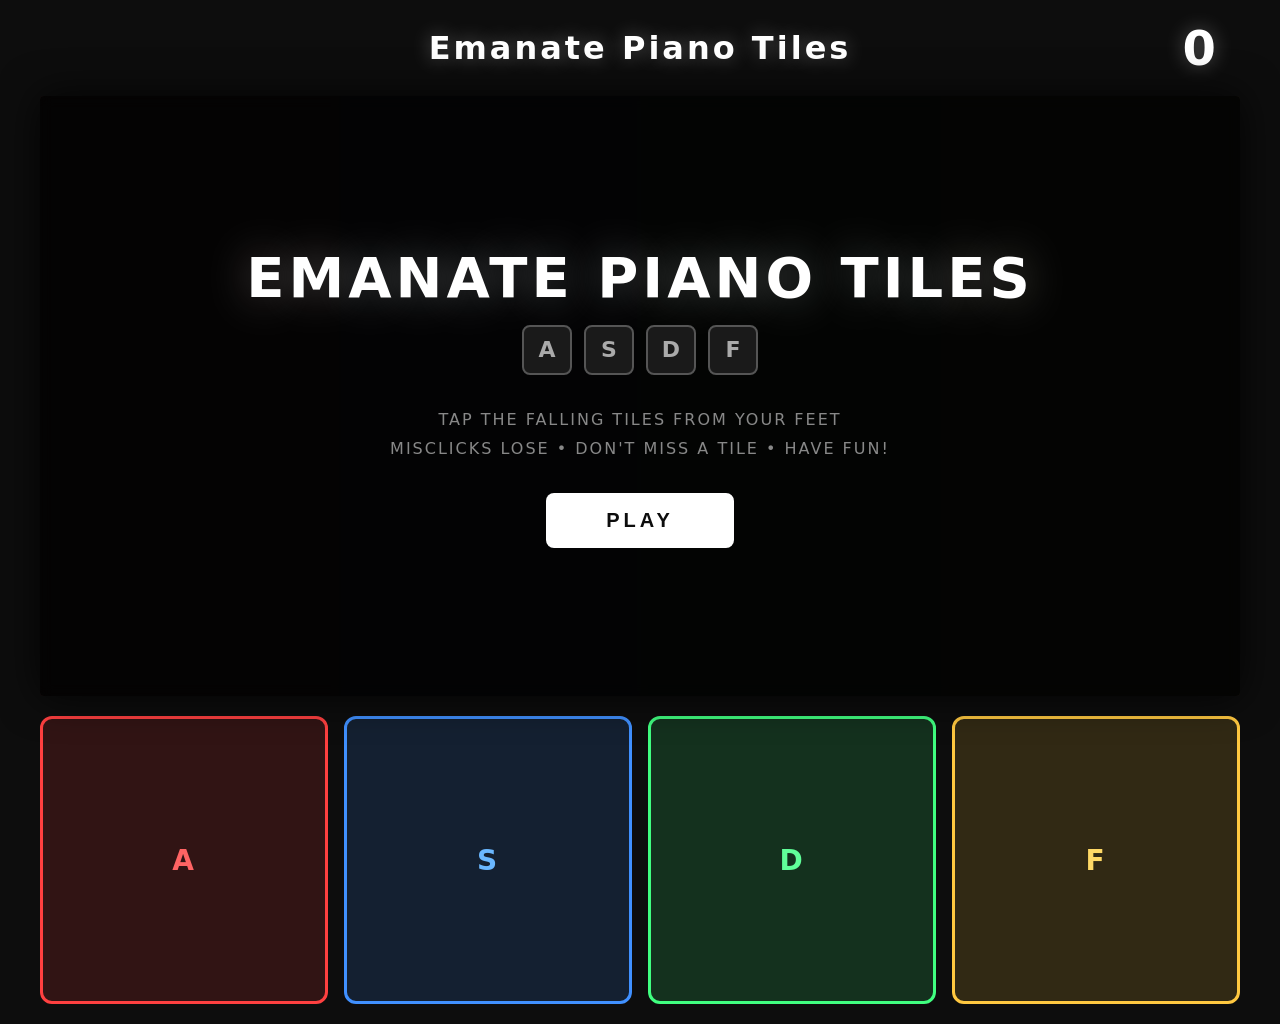
==== game/index.html @ 318fd2df "Home Edits" ====
<!DOCTYPE html>
<html lang="en">
<head>
  <meta charset="UTF-8">
  <meta name="viewport" content="width=device-width, initial-scale=1.0">
  <title>Emanate Piano Tiles</title>
  <style>
    *, *::before, *::after { margin: 0; padding: 0; box-sizing: border-box; }

    body {
      background: #0d0d0d;
      display: flex;
      flex-direction: column;
      align-items: center;
      justify-content: center;
      min-height: 100vh;
      font-family: 'Segoe UI', system-ui, sans-serif;
      color: #fff;
      user-select: none;
      overflow: hidden;
      padding: 20px;
    }

    /* Top bar with title and score */
    #top-bar {
      display: flex;
      align-items: center;
      justify-content: space-between;
      width: 100%;
      max-width: 1200px;
      margin-bottom: 20px;
      padding: 0 20px;
      position: relative;
    }

    #title {
      position: absolute;
      left: 50%;
      transform: translateX(-50%);
      font-size: 32px;
      font-weight: 700;
      letter-spacing: 3px;
      text-shadow: 0 0 20px rgba(255, 255, 255, 0.3);
    }

    #score {
      font-size: 48px;
      font-weight: 700;
      letter-spacing: 4px;
      color: #fff;
      min-width: 5ch;
      text-align: right;
      text-shadow: 0 0 20px rgba(255, 255, 255, 0.3);
      transition: transform 0.08s ease-out;
      margin-left: auto;
    }

    #score.pop {
      transform: scale(1.15);
    }

    #game-wrap {
      position: relative;
      margin-bottom: 20px;
    }

    canvas {
      display: block;
      border-radius: 4px;
      box-shadow: 0 0 40px rgba(0, 0, 0, 0.8);
    }

    /* Overlay (menu / game over) */
    #overlay {
      position: absolute;
      inset: 0;
      display: flex;
      flex-direction: column;
      align-items: center;
      justify-content: center;
      background: rgba(0, 0, 0, 0.85);
      backdrop-filter: blur(6px);
      border-radius: 4px;
      transition: opacity 0.2s;
      z-index: 100;
    }

    #overlay.hidden {
      display: none;
    }

    #overlay h1 {
      font-size: 56px;
      font-weight: 700;
      letter-spacing: 4px;
      margin-bottom: 15px;
      text-shadow: 0 0 40px rgba(255, 255, 255, 0.3);
    }

    #overlay .subtitle {
      font-size: 16px;
      color: #888;
      letter-spacing: 2px;
      margin-bottom: 10px;
    }

    #overlay .final-score {
      font-size: 72px;
      font-weight: 700;
      color: #fff;
      margin: 10px 0 35px;
    }

    #overlay .keys-hint {
      display: flex;
      gap: 12px;
      margin-bottom: 35px;
    }

    .key-chip {
      width: 50px;
      height: 50px;
      border: 2px solid #555;
      border-radius: 8px;
      display: flex;
      align-items: center;
      justify-content: center;
      font-size: 22px;
      font-weight: 700;
      color: #aaa;
      background: #1a1a1a;
    }

    #play-btn {
      padding: 16px 60px;
      font-size: 20px;
      font-weight: 700;
      letter-spacing: 4px;
      background: #fff;
      color: #0d0d0d;
      border: none;
      border-radius: 8px;
      cursor: pointer;
      text-transform: uppercase;
      transition: background 0.15s, transform 0.1s;
    }

    #play-btn:hover { background: #ddd; transform: scale(1.03); }
    #play-btn:active { transform: scale(0.97); }

    /* Bottom foot boxes */
    #foot-boxes {
      display: flex;
      gap: 16px;
      width: 100%;
      max-width: 1200px;
    }

    .foot-box {
      flex: 1;
      aspect-ratio: 1;
      border-radius: 12px;
      display: flex;
      flex-direction: column;
      align-items: center;
      justify-content: center;
      font-size: 28px;
      font-weight: 700;
      letter-spacing: 2px;
      transition: transform 0.07s, box-shadow 0.07s;
      border: 3px solid;
      cursor: pointer;
    }

    .foot-box.col-0 {
      background: rgba(255, 64, 64, 0.15);
      border-color: #ff4040;
      color: #ff6464;
    }

    .foot-box.col-1 {
      background: rgba(64, 144, 255, 0.15);
      border-color: #4090ff;
      color: #6ab7ff;
    }

    .foot-box.col-2 {
      background: rgba(64, 255, 128, 0.15);
      border-color: #40ff80;
      color: #60ff99;
    }

    .foot-box.col-3 {
      background: rgba(255, 200, 64, 0.15);
      border-color: #ffc840;
      color: #ffd966;
    }

    .foot-box.hit {
      transform: scale(0.95);
      box-shadow: inset 0 0 20px currentColor;
    }
  </style>
</head>
<body>

  <div id="top-bar">
    <div id="title">Emanate Piano Tiles</div>
    <div id="score">0</div>
  </div>

  <div id="game-wrap">
    <canvas id="game" width="1200" height="600"></canvas>

    <div id="overlay">
      <h1>EMANATE PIANO TILES</h1>
      <div class="keys-hint">
        <div class="key-chip">A</div>
        <div class="key-chip">S</div>
        <div class="key-chip">D</div>
        <div class="key-chip">F</div>
      </div>
      <div class="subtitle">TAP THE FALLING TILES FROM YOUR FEET</div>
      <div class="subtitle" style="margin-bottom:35px">MISCLICKS LOSE • DON'T MISS A TILE • HAVE FUN!</div>
      <button id="play-btn">PLAY</button>
    </div>
  </div>

  <div id="foot-boxes">
    <div class="foot-box col-0" id="fb-0">A</div>
    <div class="foot-box col-1" id="fb-1">S</div>
    <div class="foot-box col-2" id="fb-2">D</div>
    <div class="foot-box col-3" id="fb-3">F</div>
  </div>

<script>
// ─── Config ─────────────────────────────────────────────────────────────────
const W = 1200, H = 600;
const COLS = 4;
const TW = W / COLS;   // tile width = 300
const TH = 120;        // tile height (shorter for widescreen)
const HIT_Y = H - TH * 1.5; // generous hit zone starting point
const GAP = 6;         // inner padding on tiles

// Game speed multiplier (1.0 = normal, 2.0 = double speed, 0.5 = half speed)
const GAME_SPEED_MULTIPLIER = parseFloat(new URLSearchParams(window.location.search).get('speed') || '1.0');

const SPEED_INIT = 260 * GAME_SPEED_MULTIPLIER;  // px / second (slightly faster for widescreen)
const SPEED_MAX  = 700 * GAME_SPEED_MULTIPLIER;
const SPEED_STEP = 5;    // px/s added per point

// Notes per column: C4 E4 G4 C5
const FREQS = [261.63, 329.63, 392.00, 523.25];
const KEY_MAP = { a: 0, s: 1, d: 2, f: 3 };
const FOOT_BOX_IDS = ['fb-0', 'fb-1', 'fb-2', 'fb-3'];

// Column colors (bright, vibrant)
const COL_COLORS = [
  { hex: '#ff4040', rgb: 'rgb(255, 64, 64)' },    // Bright red
  { hex: '#4090ff', rgb: 'rgb(64, 144, 255)' },   // Bright blue
  { hex: '#40ff80', rgb: 'rgb(64, 255, 128)' },   // Bright green
  { hex: '#ffc840', rgb: 'rgb(255, 200, 64)' }    // Bright yellow
];

// ─── DOM ────────────────────────────────────────────────────────────────────
const canvas  = document.getElementById('game');
const ctx     = canvas.getContext('2d');
const overlay = document.getElementById('overlay');
const scoreEl = document.getElementById('score');
const playBtn = document.getElementById('play-btn');
const footBoxes = FOOT_BOX_IDS.map(id => document.getElementById(id));

// ─── State ──────────────────────────────────────────────────────────────────
let state      = 'menu';   // 'menu' | 'playing' | 'over'
let tiles      = [];
let flashes    = [];       // { x, y, alpha }
let score      = 0;
let speed      = SPEED_INIT;
let animId     = null;
let lastTime   = 0;
let audioCtx   = null;
let shakeTime  = 0;        // canvas shake on game-over
let columnCooldown = [0, 0, 0, 0];  // per-column hit cooldown (100ms)
let lastSpawnedCol = -1;   // track last spawned column to prevent consecutive duplicates

// ─── WebSocket for foot detection ───────────────────────────────────────────
let ws = null;
const activeFootKeys = new Set();  // Track which keys are currently pressed by feet

function connectWebSocket() {
  const protocol = window.location.protocol === 'https:' ? 'wss:' : 'ws:';
  const wsUrl = `${protocol}//${window.location.host}/ws`;
  
  ws = new WebSocket(wsUrl);
  
  ws.onopen = () => {
    console.log('[Piano Tiles] Connected to foot detection');
  };
  
  ws.onmessage = (event) => {
    const msg = JSON.parse(event.data);
    
    if (msg.type === 'key_triggered') {
      // Map region_index (0-3) to keyboard keys (A-S-D-F)
      const keys = ['a', 's', 'd', 'f'];
      const key = keys[msg.region_index];
      
      if (key && state === 'playing') {
        activeFootKeys.add(key);
        simulateKeyPress(key);
      }
    } else if (msg.type === 'key_released') {
      const keys = ['a', 's', 'd', 'f'];
      const key = keys[msg.region_index];
      if (key) {
        activeFootKeys.delete(key);
      }
    }
  };
  
  ws.onerror = (error) => {
    console.error('[Piano Tiles] WebSocket error:', error);
  };
  
  ws.onclose = () => {
    console.log('[Piano Tiles] Disconnected from foot detection');
    // Attempt to reconnect every 3 seconds
    setTimeout(connectWebSocket, 3000);
  };
}

function simulateKeyPress(key) {
  // Simulate a keyboard press event for the game logic
  const event = new KeyboardEvent('keydown', {
    key: key,
    code: key.toUpperCase(),
    bubbles: true,
  });
  document.dispatchEvent(event);
}

// ─── Audio ──────────────────────────────────────────────────────────────────
function initAudio() {
  if (!audioCtx) {
    audioCtx = new (window.AudioContext || window.webkitAudioContext)();
  }
  if (audioCtx.state === 'suspended') audioCtx.resume();
}

function playNote(freq) {
  if (!audioCtx) return;
  const t = audioCtx.currentTime;
  const osc  = audioCtx.createOscillator();
  const gain = audioCtx.createGain();

  // Soft triangle + octave up for brightness
  const osc2  = audioCtx.createOscillator();
  const gain2 = audioCtx.createGain();

  osc.type  = 'triangle';
  osc.frequency.setValueAtTime(freq, t);
  gain.gain.setValueAtTime(0.0, t);
  gain.gain.linearRampToValueAtTime(0.45, t + 0.01);
  gain.gain.exponentialRampToValueAtTime(0.001, t + 0.9);

  osc2.type = 'sine';
  osc2.frequency.setValueAtTime(freq * 2, t);
  gain2.gain.setValueAtTime(0.0, t);
  gain2.gain.linearRampToValueAtTime(0.12, t + 0.005);
  gain2.gain.exponentialRampToValueAtTime(0.001, t + 0.5);

  osc.connect(gain);   gain.connect(audioCtx.destination);
  osc2.connect(gain2); gain2.connect(audioCtx.destination);
  osc.start(t);  osc.stop(t + 0.9);
  osc2.start(t); osc2.stop(t + 0.5);
}

function playMiss() {
  if (!audioCtx) return;
  const t = audioCtx.currentTime;
  const osc  = audioCtx.createOscillator();
  const gain = audioCtx.createGain();
  osc.type = 'sawtooth';
  osc.frequency.setValueAtTime(90, t);
  osc.frequency.linearRampToValueAtTime(50, t + 0.25);
  gain.gain.setValueAtTime(0.35, t);
  gain.gain.exponentialRampToValueAtTime(0.001, t + 0.3);
  osc.connect(gain); gain.connect(audioCtx.destination);
  osc.start(t); osc.stop(t + 0.3);
}

// ─── Tile management ────────────────────────────────────────────────────────
function topTileY() {
  if (tiles.length === 0) return H;
  return Math.min(...tiles.map(t => t.y));
}

function refillTiles() {
  // Spawn tiles more gradually - only when top tile is near screen top
  // Keep minimum spacing of ~TH*1.3 between spawns to avoid rapid succession
  const MIN_SPAWN_THRESHOLD = -TH * 1.3;
  
  while (topTileY() > MIN_SPAWN_THRESHOLD) {
    let col = Math.floor(Math.random() * COLS);
    // Ensure consecutive tiles are different columns
    while (col === lastSpawnedCol) {
      col = Math.floor(Math.random() * COLS);
    }
    lastSpawnedCol = col;
    tiles.push({ col, y: topTileY() - TH - 20 });  // Add 20px gap between tiles
  }
}

// ─── Game lifecycle ──────────────────────────────────────────────────────────
function startCountdown() {
  let countDown = 5;
  overlay.classList.remove('hidden');
  
  const countdownInterval = setInterval(() => {
    if (countDown > 0) {
      overlay.innerHTML = `
        <div style="font-size: 120px; font-weight: 700; color: #fff; text-shadow: 0 0 30px rgba(255,255,255,0.5);">
          ${countDown}
        </div>
      `;
      countDown--;
    } else {
      clearInterval(countdownInterval);
      startGame();
    }
  }, 1000);
}

function startGame() {
  initAudio();
  tiles   = [];
  flashes = [];
  score   = 0;
  speed   = SPEED_INIT;
  state   = 'playing';
  shakeTime = 0;
  columnCooldown = [0, 0, 0, 0];  // Reset per-column cooldowns
  lastSpawnedCol = -1;  // Reset last spawned column

  scoreEl.textContent = '0';
  overlay.classList.add('hidden');
  footBoxes.forEach(el => el.classList.remove('hit'));

  // Pre-fill so first tile arrives in the hit zone after ~1s
  // Place first tile at the very top; more above it
  tiles.push({ col: Math.floor(Math.random() * COLS), y: -TH });
  lastSpawnedCol = tiles[0].col;  // Track first tile's column
  refillTiles();

  if (animId) cancelAnimationFrame(animId);
  lastTime = performance.now();
  animId = requestAnimationFrame(loop);
}

function endGame() {
  state = 'over';
  shakeTime = 0.35;
  playMiss();

  setTimeout(() => {
    overlay.classList.remove('hidden');
    overlay.innerHTML = `
      <h1>GAME OVER</h1>
      <div class="subtitle">FINAL SCORE</div>
      <div class="final-score">${score}</div>
      <button id="play-btn" onclick="startCountdown()"
        style="padding:14px 52px;font-size:18px;font-weight:700;letter-spacing:3px;
               background:#fff;color:#0d0d0d;border:none;border-radius:6px;
               cursor:pointer;text-transform:uppercase;">
        RETRY
      </button>
    `;
  }, 320);
}

// ─── Input ───────────────────────────────────────────────────────────────────
document.addEventListener('keydown', e => {
  if (state !== 'playing') return;
  const col = KEY_MAP[e.key.toLowerCase()];
  if (col === undefined) return;
  e.preventDefault();

  // Check per-column cooldown (80ms for more forgiving gameplay)
  const now = performance.now();
  if (now - columnCooldown[col] < 80) {
    return;  // Still in cooldown
  }

  // Very generous hit zone: from upper half of screen
  const GENEROUS_HIT_Y = HIT_Y - TH * 0.8;
  
  // Find best hittable tile in this column:
  let best = null, bestDist = Infinity;
  for (const tile of tiles) {
    if (tile.col !== col) continue;
    if (tile.y + TH > GENEROUS_HIT_Y && tile.y < H) {
      const center = tile.y + TH / 2;
      const dist   = Math.abs(center - (HIT_Y + TH / 2));
      if (dist < bestDist) { bestDist = dist; best = tile; }
    }
  }

  if (best) {
    // ✓ Hit
    columnCooldown[col] = now;  // Set cooldown
    score++;
    speed = Math.min(SPEED_INIT + score * SPEED_STEP, SPEED_MAX);
    scoreEl.textContent = score;

    // Score pop animation
    scoreEl.classList.remove('pop');
    void scoreEl.offsetWidth; // reflow
    scoreEl.classList.add('pop');

    // Flash effect at tile position
    flashes.push({ x: best.col * TW + GAP, y: best.y + GAP,
                   w: TW - GAP*2, h: TH - GAP*2, alpha: 1 });

    // Remove tile
    tiles = tiles.filter(t => t !== best);
    refillTiles();

    // Play note
    playNote(FREQS[col]);

    // Foot box feedback (brighter/punchier)
    footBoxes[col].classList.add('hit');
    setTimeout(() => footBoxes[col].classList.remove('hit'), 100);

  } else {
    // ✗ Misclick → game over
    endGame();
  }
});

// ─── Game loop ───────────────────────────────────────────────────────────────
function loop(now) {
  animId = requestAnimationFrame(loop);
  if (state !== 'playing') return;

  const dt = Math.min((now - lastTime) / 1000, 0.05); // cap at 50ms
  lastTime = now;

  // Move tiles
  const dy = speed * dt;
  for (const tile of tiles) tile.y += dy;

  // Decay flash effects
  for (const f of flashes) f.alpha -= dt * 4;
  flashes = flashes.filter(f => f.alpha > 0);

  // Decay shake
  if (shakeTime > 0) shakeTime = Math.max(0, shakeTime - dt);

  // Miss check: any unhit tile fully below canvas?
  for (const tile of tiles) {
    if (tile.y > H) { endGame(); return; }
  }

  refillTiles();
  draw(dt);
}

// ─── Render ──────────────────────────────────────────────────────────────────
function draw() {
  const shake = shakeTime > 0
    ? Math.sin(shakeTime * 80) * 8 * (shakeTime / 0.35)
    : 0;

  ctx.save();
  ctx.translate(shake, 0);

  // ── Background ──
  ctx.fillStyle = '#111';
  ctx.fillRect(0, 0, W, H);

  // ── Column backgrounds with colors ──
  for (let i = 0; i < COLS; i++) {
    const x = i * TW;
    ctx.fillStyle = COL_COLORS[i].rgb.replace('rgb', 'rgba').replace(')', ', 0.06)');
    ctx.fillRect(x, 0, TW, H);
  }

  // ── Generous hit zone background ──
  const GENEROUS_HIT_Y = HIT_Y - TH * 0.8;
  ctx.fillStyle = 'rgba(255,255,255,0.03)';
  ctx.fillRect(0, GENEROUS_HIT_Y, W, TH * 1.8);

  // ── Stricter hit zone indicator (bottom portion) ──
  ctx.fillStyle = 'rgba(255,255,255,0.06)';
  ctx.fillRect(0, HIT_Y, W, TH * 1.5);

  // ── Hit zone top line (subtle) ──
  ctx.strokeStyle = '#2a2a2a';
  ctx.lineWidth = 2;
  ctx.beginPath();
  ctx.moveTo(0, HIT_Y);
  ctx.lineTo(W, HIT_Y);
  ctx.stroke();

  // ── Column dividers ──
  for (let i = 1; i < COLS; i++) {
    ctx.strokeStyle = '#1a1a1a';
    ctx.lineWidth = 3;
    ctx.beginPath();
    ctx.moveTo(i * TW, 0);
    ctx.lineTo(i * TW, H);
    ctx.stroke();
  }

  // ── Flash effects (tile hit glow) ──
  for (const f of flashes) {
    const a = Math.max(0, f.alpha);
    ctx.fillStyle = `rgba(255, 255, 255, ${a * 0.9})`;
    ctx.fillRect(f.x, f.y, f.w, f.h);
  }

  // ── Tiles with column colors ──
  for (const tile of tiles) {
    const x = tile.col * TW;
    const y = tile.y;
    const color = COL_COLORS[tile.col].hex;

    // Main tile body with color
    ctx.fillStyle = color;
    ctx.globalAlpha = 0.85;
    ctx.fillRect(x + GAP, y + GAP, TW - GAP*2, TH - GAP*2);
    ctx.globalAlpha = 1.0;

    // Darker inner shadow
    ctx.fillStyle = 'rgba(0, 0, 0, 0.3)';
    ctx.fillRect(x + GAP, y + GAP, TW - GAP*2, TH - GAP*2);

    // Subtle highlight on top
    const grad = ctx.createLinearGradient(0, y + GAP, 0, y + GAP + 25);
    grad.addColorStop(0, `rgba(255, 255, 255, 0.15)`);
    grad.addColorStop(1, 'rgba(255, 255, 255, 0)');
    ctx.fillStyle = grad;
    ctx.fillRect(x + GAP, y + GAP, TW - GAP*2, 25);

    // Highlight tile if it's in the hit zone (ready to tap)
    if (tile.y + TH > HIT_Y && tile.y < H) {
      ctx.strokeStyle = `${color}`;
      ctx.lineWidth = 2;
      ctx.globalAlpha = 0.6;
      ctx.strokeRect(x + GAP + 1, y + GAP + 1, TW - GAP*2 - 2, TH - GAP*2 - 2);
      ctx.globalAlpha = 1.0;
    }
  }

  // ── Column indicators in hit zone ──
  const labels = ['A', 'S', 'D', 'F'];
  ctx.textAlign = 'center';
  ctx.textBaseline = 'middle';
  ctx.font = `bold 28px 'Segoe UI', monospace`;
  for (let i = 0; i < COLS; i++) {
    const color = COL_COLORS[i].hex;
    ctx.fillStyle = color;
    ctx.globalAlpha = 0.4;
    ctx.fillText(labels[i], i * TW + TW / 2, HIT_Y + TH / 2);
    ctx.globalAlpha = 1.0;
  }

  // ── Bottom edge line ──
  ctx.strokeStyle = '#1a1a1a';
  ctx.lineWidth = 3;
  ctx.beginPath();
  ctx.moveTo(0, H - 2);
  ctx.lineTo(W, H - 2);
  ctx.stroke();

  ctx.restore();
}

// ─── Initial render ───────────────────────────────────────────────────────────
(function initDraw() {
  ctx.fillStyle = '#111';
  ctx.fillRect(0, 0, W, H);

  // Fill with column colors
  for (let i = 0; i < COLS; i++) {
    ctx.fillStyle = COL_COLORS[i].rgb.replace('rgb', 'rgba').replace(')', ', 0.06)');
    ctx.fillRect(i * TW, 0, TW, H);
  }

  // Column dividers
  ctx.strokeStyle = '#1a1a1a';
  ctx.lineWidth = 3;
  for (let i = 1; i < COLS; i++) {
    ctx.beginPath();
    ctx.moveTo(i * TW, 0);
    ctx.lineTo(i * TW, H);
    ctx.stroke();
  }
  
  lastTime = performance.now();
  animId = requestAnimationFrame(loop);

  // Connect to foot detection WebSocket
  connectWebSocket();
})();

playBtn.addEventListener('click', startCountdown);
</script>
</body>
</html>
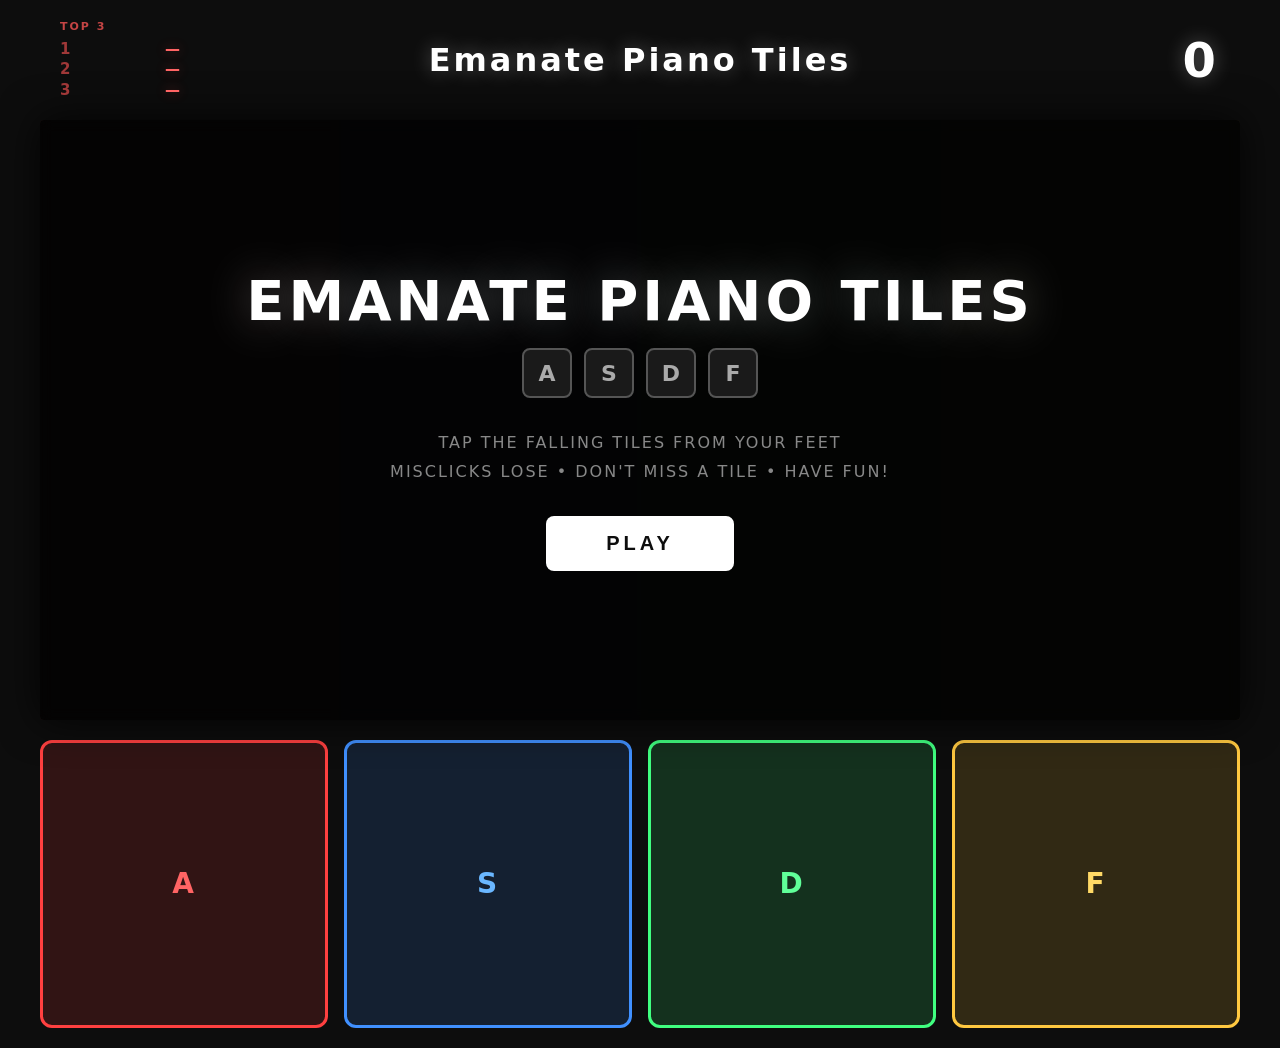
==== commit f59fea4e: "leaderboard made - ryry" ====
--- a/game/index.html
+++ b/game/index.html
@@ -57,6 +57,42 @@
 
     #score.pop {
       transform: scale(1.15);
+    }
+
+    #leaderboard {
+      min-width: 120px;
+      z-index: 1;
+      font-family: 'Segoe UI', system-ui, sans-serif;
+    }
+
+    #leaderboard .lb-title {
+      font-size: 11px;
+      font-weight: 700;
+      letter-spacing: 2px;
+      color: #c44444;
+      margin-bottom: 6px;
+    }
+
+    #leaderboard .lb-row {
+      display: flex;
+      justify-content: space-between;
+      align-items: baseline;
+      gap: 12px;
+      font-size: 15px;
+      line-height: 1.35;
+    }
+
+    #leaderboard .lb-rank {
+      color: #a03838;
+      font-weight: 600;
+      width: 1ch;
+    }
+
+    #leaderboard .lb-val {
+      font-weight: 700;
+      font-variant-numeric: tabular-nums;
+      color: #ff6464;
+      text-shadow: 0 0 12px rgba(255, 64, 64, 0.45);
     }
 
     #game-wrap {
@@ -205,6 +241,12 @@
 <body>
 
   <div id="top-bar">
+    <div id="leaderboard" aria-label="Top scores">
+      <div class="lb-title">TOP 3</div>
+      <div class="lb-row"><span class="lb-rank">1</span><span class="lb-val" id="lb-1">—</span></div>
+      <div class="lb-row"><span class="lb-rank">2</span><span class="lb-val" id="lb-2">—</span></div>
+      <div class="lb-row"><span class="lb-rank">3</span><span class="lb-val" id="lb-3">—</span></div>
+    </div>
     <div id="title">Emanate Piano Tiles</div>
     <div id="score">0</div>
   </div>
@@ -270,8 +312,56 @@
 const playBtn = document.getElementById('play-btn');
 const footBoxes = FOOT_BOX_IDS.map(id => document.getElementById(id));
 
+// ─── Leaderboard ────────────────────────────────────────────────────────────
+const LEADERBOARD_KEY = 'floor_piano_tiles_leaderboard_v1';
+const TOP_N = 3;
+let leaderboardTop = [];
+
+function loadLeaderboard() {
+  try {
+    const raw = localStorage.getItem(LEADERBOARD_KEY);
+    if (!raw) return [];
+    const arr = JSON.parse(raw);
+    if (!Array.isArray(arr)) return [];
+    return arr
+      .filter(n => typeof n === 'number' && Number.isFinite(n))
+      .sort((a, b) => b - a)
+      .slice(0, TOP_N);
+  } catch {
+    return [];
+  }
+}
+
+function saveLeaderboard(arr) {
+  try {
+    localStorage.setItem(LEADERBOARD_KEY, JSON.stringify(arr));
+  } catch {
+    /* private mode / quota */
+  }
+}
+
+function renderLeaderboard() {
+  for (let i = 0; i < TOP_N; i++) {
+    const el = document.getElementById(`lb-${i + 1}`);
+    if (!el) continue;
+    const val = leaderboardTop[i];
+    el.textContent = val !== undefined ? String(val) : '—';
+  }
+}
+
+function mergeLeaderboard(finalScore) {
+  const merged = [...leaderboardTop, finalScore].sort((a, b) => b - a).slice(0, TOP_N);
+  leaderboardTop = merged;
+  saveLeaderboard(leaderboardTop);
+  renderLeaderboard();
+}
+
+leaderboardTop = loadLeaderboard();
+renderLeaderboard();
+
 // ─── State ──────────────────────────────────────────────────────────────────
-let state      = 'menu';   // 'menu' | 'playing' | 'over'
+let state      = 'menu';   // 'menu' | 'countdown' | 'playing' | 'over'
+let countdownIntervalId = null;
 let tiles      = [];
 let flashes    = [];       // { x, y, alpha }
 let score      = 0;
@@ -304,10 +394,13 @@
       // Map region_index (0-3) to keyboard keys (A-S-D-F)
       const keys = ['a', 's', 'd', 'f'];
       const key = keys[msg.region_index];
-      
-      if (key && state === 'playing') {
+      if (!key) return;
+
+      if (state === 'playing') {
         activeFootKeys.add(key);
         simulateKeyPress(key);
+      } else if (state === 'menu' || state === 'over') {
+        startCountdown();
       }
     } else if (msg.type === 'key_released') {
       const keys = ['a', 's', 'd', 'f'];
@@ -413,10 +506,15 @@
 
 // ─── Game lifecycle ──────────────────────────────────────────────────────────
 function startCountdown() {
+  if (countdownIntervalId !== null) {
+    clearInterval(countdownIntervalId);
+    countdownIntervalId = null;
+  }
+  state = 'countdown';
   let countDown = 5;
   overlay.classList.remove('hidden');
-  
-  const countdownInterval = setInterval(() => {
+
+  countdownIntervalId = setInterval(() => {
     if (countDown > 0) {
       overlay.innerHTML = `
         <div style="font-size: 120px; font-weight: 700; color: #fff; text-shadow: 0 0 30px rgba(255,255,255,0.5);">
@@ -425,7 +523,8 @@
       `;
       countDown--;
     } else {
-      clearInterval(countdownInterval);
+      clearInterval(countdownIntervalId);
+      countdownIntervalId = null;
       startGame();
     }
   }, 1000);
@@ -459,6 +558,7 @@
 
 function endGame() {
   state = 'over';
+  mergeLeaderboard(score);
   shakeTime = 0.35;
   playMiss();
 
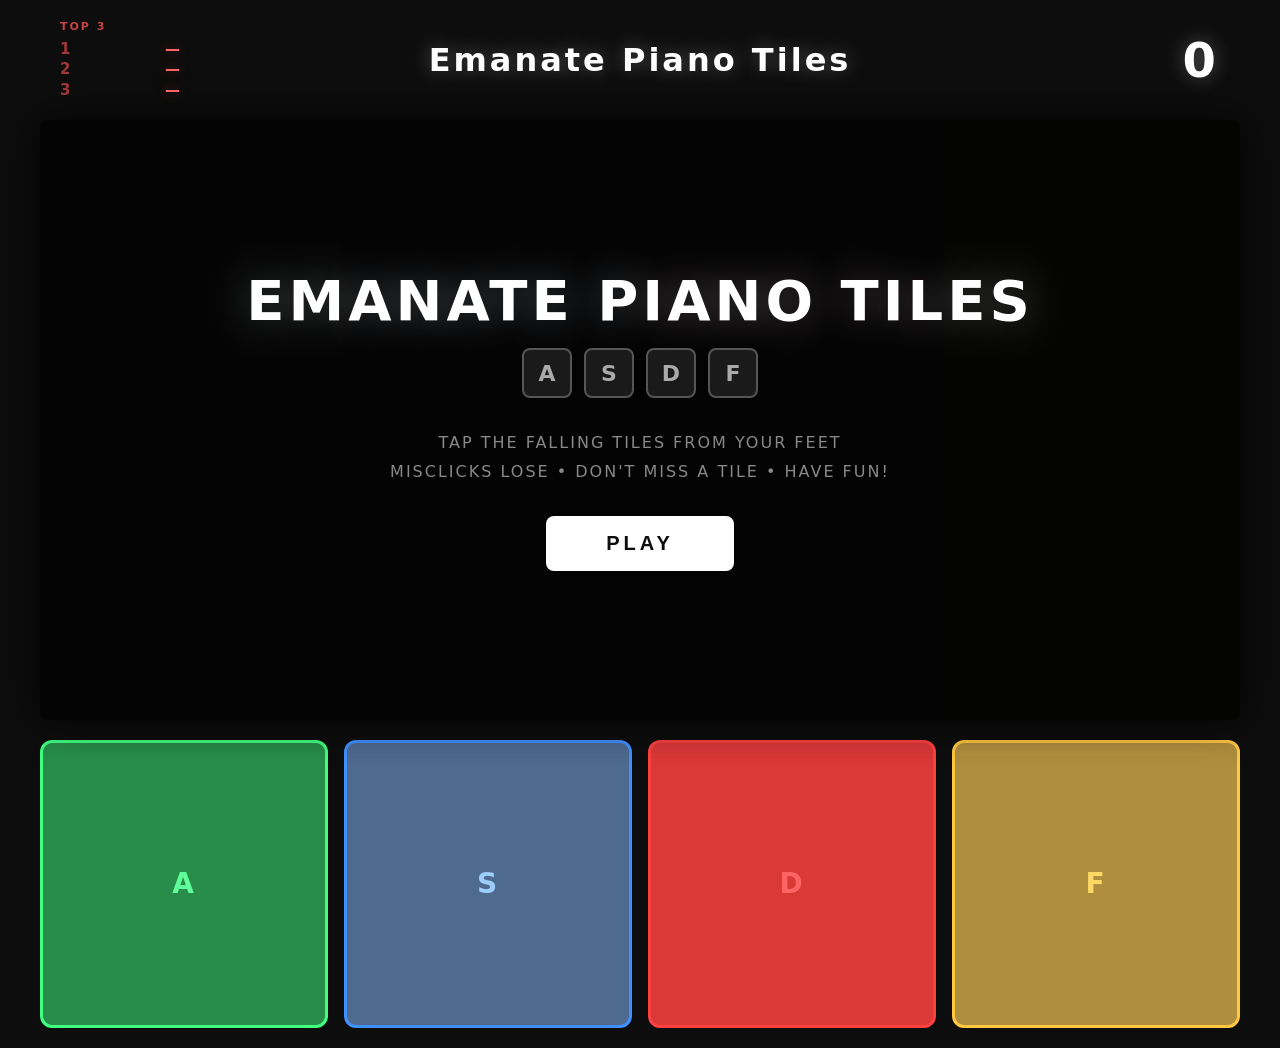
==== commit 99a59016: "changed colors, end screen and added insta" ====
--- a/game/index.html
+++ b/game/index.html
@@ -1,571 +1,644 @@
-<!DOCTYPE html>
+<!doctype html>
 <html lang="en">
-<head>
-  <meta charset="UTF-8">
-  <meta name="viewport" content="width=device-width, initial-scale=1.0">
-  <title>Emanate Piano Tiles</title>
-  <style>
-    *, *::before, *::after { margin: 0; padding: 0; box-sizing: border-box; }
-
-    body {
-      background: #0d0d0d;
-      display: flex;
-      flex-direction: column;
-      align-items: center;
-      justify-content: center;
-      min-height: 100vh;
-      font-family: 'Segoe UI', system-ui, sans-serif;
-      color: #fff;
-      user-select: none;
-      overflow: hidden;
-      padding: 20px;
-    }
-
-    /* Top bar with title and score */
-    #top-bar {
-      display: flex;
-      align-items: center;
-      justify-content: space-between;
-      width: 100%;
-      max-width: 1200px;
-      margin-bottom: 20px;
-      padding: 0 20px;
-      position: relative;
-    }
-
-    #title {
-      position: absolute;
-      left: 50%;
-      transform: translateX(-50%);
-      font-size: 32px;
-      font-weight: 700;
-      letter-spacing: 3px;
-      text-shadow: 0 0 20px rgba(255, 255, 255, 0.3);
-    }
-
-    #score {
-      font-size: 48px;
-      font-weight: 700;
-      letter-spacing: 4px;
-      color: #fff;
-      min-width: 5ch;
-      text-align: right;
-      text-shadow: 0 0 20px rgba(255, 255, 255, 0.3);
-      transition: transform 0.08s ease-out;
-      margin-left: auto;
-    }
-
-    #score.pop {
-      transform: scale(1.15);
-    }
-
-    #leaderboard {
-      min-width: 120px;
-      z-index: 1;
-      font-family: 'Segoe UI', system-ui, sans-serif;
-    }
-
-    #leaderboard .lb-title {
-      font-size: 11px;
-      font-weight: 700;
-      letter-spacing: 2px;
-      color: #c44444;
-      margin-bottom: 6px;
-    }
-
-    #leaderboard .lb-row {
-      display: flex;
-      justify-content: space-between;
-      align-items: baseline;
-      gap: 12px;
-      font-size: 15px;
-      line-height: 1.35;
-    }
-
-    #leaderboard .lb-rank {
-      color: #a03838;
-      font-weight: 600;
-      width: 1ch;
-    }
-
-    #leaderboard .lb-val {
-      font-weight: 700;
-      font-variant-numeric: tabular-nums;
-      color: #ff6464;
-      text-shadow: 0 0 12px rgba(255, 64, 64, 0.45);
-    }
-
-    #game-wrap {
-      position: relative;
-      margin-bottom: 20px;
-    }
-
-    canvas {
-      display: block;
-      border-radius: 4px;
-      box-shadow: 0 0 40px rgba(0, 0, 0, 0.8);
-    }
-
-    /* Overlay (menu / game over) */
-    #overlay {
-      position: absolute;
-      inset: 0;
-      display: flex;
-      flex-direction: column;
-      align-items: center;
-      justify-content: center;
-      background: rgba(0, 0, 0, 0.85);
-      backdrop-filter: blur(6px);
-      border-radius: 4px;
-      transition: opacity 0.2s;
-      z-index: 100;
-    }
-
-    #overlay.hidden {
-      display: none;
-    }
-
-    #overlay h1 {
-      font-size: 56px;
-      font-weight: 700;
-      letter-spacing: 4px;
-      margin-bottom: 15px;
-      text-shadow: 0 0 40px rgba(255, 255, 255, 0.3);
-    }
-
-    #overlay .subtitle {
-      font-size: 16px;
-      color: #888;
-      letter-spacing: 2px;
-      margin-bottom: 10px;
-    }
-
-    #overlay .final-score {
-      font-size: 72px;
-      font-weight: 700;
-      color: #fff;
-      margin: 10px 0 35px;
-    }
-
-    #overlay .keys-hint {
-      display: flex;
-      gap: 12px;
-      margin-bottom: 35px;
-    }
-
-    .key-chip {
-      width: 50px;
-      height: 50px;
-      border: 2px solid #555;
-      border-radius: 8px;
-      display: flex;
-      align-items: center;
-      justify-content: center;
-      font-size: 22px;
-      font-weight: 700;
-      color: #aaa;
-      background: #1a1a1a;
-    }
-
-    #play-btn {
-      padding: 16px 60px;
-      font-size: 20px;
-      font-weight: 700;
-      letter-spacing: 4px;
-      background: #fff;
-      color: #0d0d0d;
-      border: none;
-      border-radius: 8px;
-      cursor: pointer;
-      text-transform: uppercase;
-      transition: background 0.15s, transform 0.1s;
-    }
-
-    #play-btn:hover { background: #ddd; transform: scale(1.03); }
-    #play-btn:active { transform: scale(0.97); }
-
-    /* Bottom foot boxes */
-    #foot-boxes {
-      display: flex;
-      gap: 16px;
-      width: 100%;
-      max-width: 1200px;
-    }
-
-    .foot-box {
-      flex: 1;
-      aspect-ratio: 1;
-      border-radius: 12px;
-      display: flex;
-      flex-direction: column;
-      align-items: center;
-      justify-content: center;
-      font-size: 28px;
-      font-weight: 700;
-      letter-spacing: 2px;
-      transition: transform 0.07s, box-shadow 0.07s;
-      border: 3px solid;
-      cursor: pointer;
-    }
-
-    .foot-box.col-0 {
-      background: rgba(255, 64, 64, 0.15);
-      border-color: #ff4040;
-      color: #ff6464;
-    }
-
-    .foot-box.col-1 {
-      background: rgba(64, 144, 255, 0.15);
-      border-color: #4090ff;
-      color: #6ab7ff;
-    }
-
-    .foot-box.col-2 {
-      background: rgba(64, 255, 128, 0.15);
-      border-color: #40ff80;
-      color: #60ff99;
-    }
-
-    .foot-box.col-3 {
-      background: rgba(255, 200, 64, 0.15);
-      border-color: #ffc840;
-      color: #ffd966;
-    }
-
-    .foot-box.hit {
-      transform: scale(0.95);
-      box-shadow: inset 0 0 20px currentColor;
-    }
-  </style>
-</head>
-<body>
-
-  <div id="top-bar">
-    <div id="leaderboard" aria-label="Top scores">
-      <div class="lb-title">TOP 3</div>
-      <div class="lb-row"><span class="lb-rank">1</span><span class="lb-val" id="lb-1">—</span></div>
-      <div class="lb-row"><span class="lb-rank">2</span><span class="lb-val" id="lb-2">—</span></div>
-      <div class="lb-row"><span class="lb-rank">3</span><span class="lb-val" id="lb-3">—</span></div>
+  <head>
+    <meta charset="UTF-8" />
+    <meta name="viewport" content="width=device-width, initial-scale=1.0" />
+    <title>Emanate Piano Tiles</title>
+    <style>
+      *,
+      *::before,
+      *::after {
+        margin: 0;
+        padding: 0;
+        box-sizing: border-box;
+      }
+
+      body {
+        background: #0d0d0d;
+        display: flex;
+        flex-direction: column;
+        align-items: center;
+        justify-content: center;
+        min-height: 100vh;
+        font-family: "Segoe UI", system-ui, sans-serif;
+        color: #fff;
+        user-select: none;
+        overflow: hidden;
+        padding: 20px;
+      }
+
+      /* Top bar with title and score */
+      #top-bar {
+        display: flex;
+        align-items: center;
+        justify-content: space-between;
+        width: 100%;
+        max-width: 1200px;
+        margin-bottom: 20px;
+        padding: 0 20px;
+        position: relative;
+      }
+
+      #title {
+        position: absolute;
+        left: 50%;
+        transform: translateX(-50%);
+        font-size: 32px;
+        font-weight: 700;
+        letter-spacing: 3px;
+        text-shadow: 0 0 20px rgba(255, 255, 255, 0.3);
+      }
+
+      #score {
+        font-size: 48px;
+        font-weight: 700;
+        letter-spacing: 4px;
+        color: #fff;
+        min-width: 5ch;
+        text-align: right;
+        text-shadow: 0 0 20px rgba(255, 255, 255, 0.3);
+        transition: transform 0.08s ease-out;
+        margin-left: auto;
+      }
+
+      #score.pop {
+        transform: scale(1.15);
+      }
+
+      #leaderboard {
+        min-width: 120px;
+        z-index: 1;
+        font-family: "Segoe UI", system-ui, sans-serif;
+      }
+
+      #leaderboard .lb-title {
+        font-size: 11px;
+        font-weight: 700;
+        letter-spacing: 2px;
+        color: #c44444;
+        margin-bottom: 6px;
+      }
+
+      #leaderboard .lb-row {
+        display: flex;
+        justify-content: space-between;
+        align-items: baseline;
+        gap: 12px;
+        font-size: 15px;
+        line-height: 1.35;
+      }
+
+      #leaderboard .lb-rank {
+        color: #a03838;
+        font-weight: 600;
+        width: 1ch;
+      }
+
+      #leaderboard .lb-val {
+        font-weight: 700;
+        font-variant-numeric: tabular-nums;
+        color: #ff6464;
+        text-shadow: 0 0 12px rgba(255, 64, 64, 0.45);
+      }
+
+      #game-wrap {
+        position: relative;
+        margin-bottom: 20px;
+      }
+
+      canvas {
+        display: block;
+        border-radius: 4px;
+        box-shadow: 0 0 40px rgba(0, 0, 0, 0.8);
+      }
+
+      /* Overlay (menu / game over) */
+      #overlay {
+        position: absolute;
+        inset: 0;
+        display: flex;
+        flex-direction: column;
+        align-items: center;
+        justify-content: center;
+        background: rgba(0, 0, 0, 0.85);
+        backdrop-filter: blur(6px);
+        border-radius: 4px;
+        transition: opacity 0.2s;
+        z-index: 100;
+      }
+
+      #overlay.hidden {
+        display: none;
+      }
+
+      #overlay h1 {
+        font-size: 56px;
+        font-weight: 700;
+        letter-spacing: 4px;
+        margin-bottom: 15px;
+        text-shadow: 0 0 40px rgba(255, 255, 255, 0.3);
+      }
+
+      #overlay .subtitle {
+        font-size: 16px;
+        color: #888;
+        letter-spacing: 2px;
+        margin-bottom: 10px;
+      }
+
+      #overlay .final-score {
+        font-size: 72px;
+        font-weight: 700;
+        color: #fff;
+        margin: 10px 0 35px;
+      }
+
+      #overlay .keys-hint {
+        display: flex;
+        gap: 12px;
+        margin-bottom: 35px;
+      }
+
+      .key-chip {
+        width: 50px;
+        height: 50px;
+        border: 2px solid #555;
+        border-radius: 8px;
+        display: flex;
+        align-items: center;
+        justify-content: center;
+        font-size: 22px;
+        font-weight: 700;
+        color: #aaa;
+        background: #1a1a1a;
+      }
+
+      #play-btn {
+        padding: 16px 60px;
+        font-size: 20px;
+        font-weight: 700;
+        letter-spacing: 4px;
+        background: #fff;
+        color: #0d0d0d;
+        border: none;
+        border-radius: 8px;
+        cursor: pointer;
+        text-transform: uppercase;
+        transition:
+          background 0.15s,
+          transform 0.1s;
+      }
+
+      #play-btn:hover {
+        background: #ddd;
+        transform: scale(1.03);
+      }
+      #play-btn:active {
+        transform: scale(0.97);
+      }
+
+      /* End screen: Instagram promo (bottom-right) */
+      #overlay .end-instagram {
+        position: absolute;
+        bottom: 14px;
+        right: 14px;
+        display: flex;
+        flex-direction: column;
+        align-items: stretch;
+        width: min(150px, 30vw);
+        border-radius: 10px;
+        overflow: hidden;
+        box-shadow: 0 4px 24px rgba(0, 0, 0, 0.55);
+        z-index: 2;
+      }
+
+      #overlay .end-instagram .end-instagram-caption {
+        padding: 8px 6px;
+        font-size: 11px;
+        font-weight: 600;
+        letter-spacing: 0.4px;
+        text-align: center;
+        line-height: 1.25;
+        color: #fff;
+        background: rgba(26, 26, 26, 0.95);
+      }
+
+      /* White quiet zone helps phone cameras scan the QR */
+      #overlay .end-instagram .end-instagram-qr {
+        background: #fff;
+        padding: 10px;
+        box-sizing: border-box;
+      }
+
+      #overlay .end-instagram .end-instagram-qr img {
+        display: block;
+        width: 100%;
+        height: auto;
+      }
+
+      /* Bottom foot boxes */
+      #foot-boxes {
+        display: flex;
+        gap: 16px;
+        width: 100%;
+        max-width: 1200px;
+      }
+
+      .foot-box {
+        flex: 1;
+        aspect-ratio: 1;
+        border-radius: 12px;
+        display: flex;
+        flex-direction: column;
+        align-items: center;
+        justify-content: center;
+        font-size: 28px;
+        font-weight: 700;
+        letter-spacing: 2px;
+        transition:
+          transform 0.07s,
+          box-shadow 0.07s;
+        border: 3px solid;
+        cursor: pointer;
+      }
+
+      .foot-box.col-0 {
+        background: rgba(64, 255, 128, 0.53);
+        border-color: #40ff80;
+        color: #60ff99;
+      }
+
+      .foot-box.col-1 {
+        background: rgba(132, 181, 248, 0.551);
+        border-color: #4090ff;
+        color: #9ecdf9;
+      }
+
+      .foot-box.col-2 {
+        background: rgba(255, 64, 64, 0.85);
+        border-color: #ff4040;
+        color: #ff6464;
+      }
+
+      .foot-box.col-3 {
+        background: rgba(252, 204, 85, 0.68);
+        border-color: #ffc840;
+        color: #ffd966;
+      }
+
+      .foot-box.hit {
+        transform: scale(0.95);
+        box-shadow: inset 0 0 20px currentColor;
+      }
+    </style>
+  </head>
+  <body>
+    <div id="top-bar">
+      <div id="leaderboard" aria-label="Top scores">
+        <div class="lb-title">TOP 3</div>
+        <div class="lb-row">
+          <span class="lb-rank">1</span><span class="lb-val" id="lb-1">—</span>
+        </div>
+        <div class="lb-row">
+          <span class="lb-rank">2</span><span class="lb-val" id="lb-2">—</span>
+        </div>
+        <div class="lb-row">
+          <span class="lb-rank">3</span><span class="lb-val" id="lb-3">—</span>
+        </div>
+      </div>
+      <div id="title">Emanate Piano Tiles</div>
+      <div id="score">0</div>
     </div>
-    <div id="title">Emanate Piano Tiles</div>
-    <div id="score">0</div>
-  </div>
-
-  <div id="game-wrap">
-    <canvas id="game" width="1200" height="600"></canvas>
-
-    <div id="overlay">
-      <h1>EMANATE PIANO TILES</h1>
-      <div class="keys-hint">
-        <div class="key-chip">A</div>
-        <div class="key-chip">S</div>
-        <div class="key-chip">D</div>
-        <div class="key-chip">F</div>
+
+    <div id="game-wrap">
+      <canvas id="game" width="1200" height="600"></canvas>
+
+      <div id="overlay">
+        <h1>EMANATE PIANO TILES</h1>
+        <div class="keys-hint">
+          <div class="key-chip">A</div>
+          <div class="key-chip">S</div>
+          <div class="key-chip">D</div>
+          <div class="key-chip">F</div>
+        </div>
+        <div class="subtitle">TAP THE FALLING TILES FROM YOUR FEET</div>
+        <div class="subtitle" style="margin-bottom: 35px">
+          MISCLICKS LOSE • DON'T MISS A TILE • HAVE FUN!
+        </div>
+        <button id="play-btn">PLAY</button>
       </div>
-      <div class="subtitle">TAP THE FALLING TILES FROM YOUR FEET</div>
-      <div class="subtitle" style="margin-bottom:35px">MISCLICKS LOSE • DON'T MISS A TILE • HAVE FUN!</div>
-      <button id="play-btn">PLAY</button>
     </div>
-  </div>
-
-  <div id="foot-boxes">
-    <div class="foot-box col-0" id="fb-0">A</div>
-    <div class="foot-box col-1" id="fb-1">S</div>
-    <div class="foot-box col-2" id="fb-2">D</div>
-    <div class="foot-box col-3" id="fb-3">F</div>
-  </div>
-
-<script>
-// ─── Config ─────────────────────────────────────────────────────────────────
-const W = 1200, H = 600;
-const COLS = 4;
-const TW = W / COLS;   // tile width = 300
-const TH = 120;        // tile height (shorter for widescreen)
-const HIT_Y = H - TH * 1.5; // generous hit zone starting point
-const GAP = 6;         // inner padding on tiles
-
-// Game speed multiplier (1.0 = normal, 2.0 = double speed, 0.5 = half speed)
-const GAME_SPEED_MULTIPLIER = parseFloat(new URLSearchParams(window.location.search).get('speed') || '1.0');
-
-const SPEED_INIT = 260 * GAME_SPEED_MULTIPLIER;  // px / second (slightly faster for widescreen)
-const SPEED_MAX  = 700 * GAME_SPEED_MULTIPLIER;
-const SPEED_STEP = 5;    // px/s added per point
-
-// Notes per column: C4 E4 G4 C5
-const FREQS = [261.63, 329.63, 392.00, 523.25];
-const KEY_MAP = { a: 0, s: 1, d: 2, f: 3 };
-const FOOT_BOX_IDS = ['fb-0', 'fb-1', 'fb-2', 'fb-3'];
-
-// Column colors (bright, vibrant)
-const COL_COLORS = [
-  { hex: '#ff4040', rgb: 'rgb(255, 64, 64)' },    // Bright red
-  { hex: '#4090ff', rgb: 'rgb(64, 144, 255)' },   // Bright blue
-  { hex: '#40ff80', rgb: 'rgb(64, 255, 128)' },   // Bright green
-  { hex: '#ffc840', rgb: 'rgb(255, 200, 64)' }    // Bright yellow
-];
-
-// ─── DOM ────────────────────────────────────────────────────────────────────
-const canvas  = document.getElementById('game');
-const ctx     = canvas.getContext('2d');
-const overlay = document.getElementById('overlay');
-const scoreEl = document.getElementById('score');
-const playBtn = document.getElementById('play-btn');
-const footBoxes = FOOT_BOX_IDS.map(id => document.getElementById(id));
-
-// ─── Leaderboard ────────────────────────────────────────────────────────────
-const LEADERBOARD_KEY = 'floor_piano_tiles_leaderboard_v1';
-const TOP_N = 3;
-let leaderboardTop = [];
-
-function loadLeaderboard() {
-  try {
-    const raw = localStorage.getItem(LEADERBOARD_KEY);
-    if (!raw) return [];
-    const arr = JSON.parse(raw);
-    if (!Array.isArray(arr)) return [];
-    return arr
-      .filter(n => typeof n === 'number' && Number.isFinite(n))
-      .sort((a, b) => b - a)
-      .slice(0, TOP_N);
-  } catch {
-    return [];
-  }
-}
-
-function saveLeaderboard(arr) {
-  try {
-    localStorage.setItem(LEADERBOARD_KEY, JSON.stringify(arr));
-  } catch {
-    /* private mode / quota */
-  }
-}
-
-function renderLeaderboard() {
-  for (let i = 0; i < TOP_N; i++) {
-    const el = document.getElementById(`lb-${i + 1}`);
-    if (!el) continue;
-    const val = leaderboardTop[i];
-    el.textContent = val !== undefined ? String(val) : '—';
-  }
-}
-
-function mergeLeaderboard(finalScore) {
-  const merged = [...leaderboardTop, finalScore].sort((a, b) => b - a).slice(0, TOP_N);
-  leaderboardTop = merged;
-  saveLeaderboard(leaderboardTop);
-  renderLeaderboard();
-}
-
-leaderboardTop = loadLeaderboard();
-renderLeaderboard();
-
-// ─── State ──────────────────────────────────────────────────────────────────
-let state      = 'menu';   // 'menu' | 'countdown' | 'playing' | 'over'
-let countdownIntervalId = null;
-let tiles      = [];
-let flashes    = [];       // { x, y, alpha }
-let score      = 0;
-let speed      = SPEED_INIT;
-let animId     = null;
-let lastTime   = 0;
-let audioCtx   = null;
-let shakeTime  = 0;        // canvas shake on game-over
-let columnCooldown = [0, 0, 0, 0];  // per-column hit cooldown (100ms)
-let lastSpawnedCol = -1;   // track last spawned column to prevent consecutive duplicates
-
-// ─── WebSocket for foot detection ───────────────────────────────────────────
-let ws = null;
-const activeFootKeys = new Set();  // Track which keys are currently pressed by feet
-
-function connectWebSocket() {
-  const protocol = window.location.protocol === 'https:' ? 'wss:' : 'ws:';
-  const wsUrl = `${protocol}//${window.location.host}/ws`;
-  
-  ws = new WebSocket(wsUrl);
-  
-  ws.onopen = () => {
-    console.log('[Piano Tiles] Connected to foot detection');
-  };
-  
-  ws.onmessage = (event) => {
-    const msg = JSON.parse(event.data);
-    
-    if (msg.type === 'key_triggered') {
-      // Map region_index (0-3) to keyboard keys (A-S-D-F)
-      const keys = ['a', 's', 'd', 'f'];
-      const key = keys[msg.region_index];
-      if (!key) return;
-
-      if (state === 'playing') {
-        activeFootKeys.add(key);
-        simulateKeyPress(key);
-      } else if (state === 'menu' || state === 'over') {
-        startCountdown();
-      }
-    } else if (msg.type === 'key_released') {
-      const keys = ['a', 's', 'd', 'f'];
-      const key = keys[msg.region_index];
-      if (key) {
-        activeFootKeys.delete(key);
-      }
-    }
-  };
-  
-  ws.onerror = (error) => {
-    console.error('[Piano Tiles] WebSocket error:', error);
-  };
-  
-  ws.onclose = () => {
-    console.log('[Piano Tiles] Disconnected from foot detection');
-    // Attempt to reconnect every 3 seconds
-    setTimeout(connectWebSocket, 3000);
-  };
-}
-
-function simulateKeyPress(key) {
-  // Simulate a keyboard press event for the game logic
-  const event = new KeyboardEvent('keydown', {
-    key: key,
-    code: key.toUpperCase(),
-    bubbles: true,
-  });
-  document.dispatchEvent(event);
-}
-
-// ─── Audio ──────────────────────────────────────────────────────────────────
-function initAudio() {
-  if (!audioCtx) {
-    audioCtx = new (window.AudioContext || window.webkitAudioContext)();
-  }
-  if (audioCtx.state === 'suspended') audioCtx.resume();
-}
-
-function playNote(freq) {
-  if (!audioCtx) return;
-  const t = audioCtx.currentTime;
-  const osc  = audioCtx.createOscillator();
-  const gain = audioCtx.createGain();
-
-  // Soft triangle + octave up for brightness
-  const osc2  = audioCtx.createOscillator();
-  const gain2 = audioCtx.createGain();
-
-  osc.type  = 'triangle';
-  osc.frequency.setValueAtTime(freq, t);
-  gain.gain.setValueAtTime(0.0, t);
-  gain.gain.linearRampToValueAtTime(0.45, t + 0.01);
-  gain.gain.exponentialRampToValueAtTime(0.001, t + 0.9);
-
-  osc2.type = 'sine';
-  osc2.frequency.setValueAtTime(freq * 2, t);
-  gain2.gain.setValueAtTime(0.0, t);
-  gain2.gain.linearRampToValueAtTime(0.12, t + 0.005);
-  gain2.gain.exponentialRampToValueAtTime(0.001, t + 0.5);
-
-  osc.connect(gain);   gain.connect(audioCtx.destination);
-  osc2.connect(gain2); gain2.connect(audioCtx.destination);
-  osc.start(t);  osc.stop(t + 0.9);
-  osc2.start(t); osc2.stop(t + 0.5);
-}
-
-function playMiss() {
-  if (!audioCtx) return;
-  const t = audioCtx.currentTime;
-  const osc  = audioCtx.createOscillator();
-  const gain = audioCtx.createGain();
-  osc.type = 'sawtooth';
-  osc.frequency.setValueAtTime(90, t);
-  osc.frequency.linearRampToValueAtTime(50, t + 0.25);
-  gain.gain.setValueAtTime(0.35, t);
-  gain.gain.exponentialRampToValueAtTime(0.001, t + 0.3);
-  osc.connect(gain); gain.connect(audioCtx.destination);
-  osc.start(t); osc.stop(t + 0.3);
-}
-
-// ─── Tile management ────────────────────────────────────────────────────────
-function topTileY() {
-  if (tiles.length === 0) return H;
-  return Math.min(...tiles.map(t => t.y));
-}
-
-function refillTiles() {
-  // Spawn tiles more gradually - only when top tile is near screen top
-  // Keep minimum spacing of ~TH*1.3 between spawns to avoid rapid succession
-  const MIN_SPAWN_THRESHOLD = -TH * 1.3;
-  
-  while (topTileY() > MIN_SPAWN_THRESHOLD) {
-    let col = Math.floor(Math.random() * COLS);
-    // Ensure consecutive tiles are different columns
-    while (col === lastSpawnedCol) {
-      col = Math.floor(Math.random() * COLS);
-    }
-    lastSpawnedCol = col;
-    tiles.push({ col, y: topTileY() - TH - 20 });  // Add 20px gap between tiles
-  }
-}
-
-// ─── Game lifecycle ──────────────────────────────────────────────────────────
-function startCountdown() {
-  if (countdownIntervalId !== null) {
-    clearInterval(countdownIntervalId);
-    countdownIntervalId = null;
-  }
-  state = 'countdown';
-  let countDown = 5;
-  overlay.classList.remove('hidden');
-
-  countdownIntervalId = setInterval(() => {
-    if (countDown > 0) {
-      overlay.innerHTML = `
+
+    <div id="foot-boxes">
+      <div class="foot-box col-0" id="fb-0">A</div>
+      <div class="foot-box col-1" id="fb-1">S</div>
+      <div class="foot-box col-2" id="fb-2">D</div>
+      <div class="foot-box col-3" id="fb-3">F</div>
+    </div>
+
+    <script>
+      // ─── Config ─────────────────────────────────────────────────────────────────
+      const W = 1200,
+        H = 600;
+      const COLS = 4;
+      const TW = W / COLS; // tile width = 300
+      const TH = 120; // tile height (shorter for widescreen)
+      const HIT_Y = H - TH * 1.5; // generous hit zone starting point
+      const GAP = 6; // inner padding on tiles
+
+      // Game speed multiplier (1.0 = normal, 2.0 = double speed, 0.5 = half speed)
+      const GAME_SPEED_MULTIPLIER = parseFloat(
+        new URLSearchParams(window.location.search).get("speed") || "1.0",
+      );
+
+      const SPEED_INIT = 260 * GAME_SPEED_MULTIPLIER; // px / second (slightly faster for widescreen)
+      const SPEED_MAX = 700 * GAME_SPEED_MULTIPLIER;
+      const SPEED_STEP = 5; // px/s added per point
+
+      // Notes per column: C4 E4 G4 C5
+      const FREQS = [261.63, 329.63, 392.0, 523.25];
+      const KEY_MAP = { a: 0, s: 1, d: 2, f: 3 };
+      const FOOT_BOX_IDS = ["fb-0", "fb-1", "fb-2", "fb-3"];
+
+      // Column colors (bright, vibrant)
+      const COL_COLORS = [
+        { hex: "#40ff80", rgb: "rgb(64, 255, 128)" }, // Bright green
+        { hex: "#4090ff", rgb: "rgb(64, 144, 255)" }, // Bright blue
+        { hex: "#ff4040", rgb: "rgb(255, 64, 64)" }, // Bright green
+        { hex: "#ffc840", rgb: "rgb(255, 200, 64)" }, // Bright yellow
+      ];
+
+      // ─── DOM ────────────────────────────────────────────────────────────────────
+      const canvas = document.getElementById("game");
+      const ctx = canvas.getContext("2d");
+      const overlay = document.getElementById("overlay");
+      const scoreEl = document.getElementById("score");
+      const playBtn = document.getElementById("play-btn");
+      const footBoxes = FOOT_BOX_IDS.map((id) => document.getElementById(id));
+
+      // ─── Leaderboard ────────────────────────────────────────────────────────────
+      const LEADERBOARD_KEY = "floor_piano_tiles_leaderboard_v1";
+      const TOP_N = 3;
+      let leaderboardTop = [];
+
+      function loadLeaderboard() {
+        try {
+          const raw = localStorage.getItem(LEADERBOARD_KEY);
+          if (!raw) return [];
+          const arr = JSON.parse(raw);
+          if (!Array.isArray(arr)) return [];
+          return arr
+            .filter((n) => typeof n === "number" && Number.isFinite(n))
+            .sort((a, b) => b - a)
+            .slice(0, TOP_N);
+        } catch {
+          return [];
+        }
+      }
+
+      function saveLeaderboard(arr) {
+        try {
+          localStorage.setItem(LEADERBOARD_KEY, JSON.stringify(arr));
+        } catch {
+          /* private mode / quota */
+        }
+      }
+
+      function renderLeaderboard() {
+        for (let i = 0; i < TOP_N; i++) {
+          const el = document.getElementById(`lb-${i + 1}`);
+          if (!el) continue;
+          const val = leaderboardTop[i];
+          el.textContent = val !== undefined ? String(val) : "—";
+        }
+      }
+
+      function mergeLeaderboard(finalScore) {
+        const merged = [...leaderboardTop, finalScore]
+          .sort((a, b) => b - a)
+          .slice(0, TOP_N);
+        leaderboardTop = merged;
+        saveLeaderboard(leaderboardTop);
+        renderLeaderboard();
+      }
+
+      leaderboardTop = loadLeaderboard();
+      renderLeaderboard();
+
+      // ─── State ──────────────────────────────────────────────────────────────────
+      let state = "menu"; // 'menu' | 'countdown' | 'playing' | 'over'
+      let countdownIntervalId = null;
+      let tiles = [];
+      let flashes = []; // { x, y, alpha }
+      let score = 0;
+      let speed = SPEED_INIT;
+      let animId = null;
+      let lastTime = 0;
+      let audioCtx = null;
+      let shakeTime = 0; // canvas shake on game-over
+      let columnCooldown = [0, 0, 0, 0]; // per-column hit cooldown (100ms)
+      let lastSpawnedCol = -1; // track last spawned column to prevent consecutive duplicates
+
+      // ─── WebSocket for foot detection ───────────────────────────────────────────
+      let ws = null;
+      const activeFootKeys = new Set(); // Track which keys are currently pressed by feet
+
+      function connectWebSocket() {
+        const protocol = window.location.protocol === "https:" ? "wss:" : "ws:";
+        const wsUrl = `${protocol}//${window.location.host}/ws`;
+
+        ws = new WebSocket(wsUrl);
+
+        ws.onopen = () => {
+          console.log("[Piano Tiles] Connected to foot detection");
+        };
+
+        ws.onmessage = (event) => {
+          const msg = JSON.parse(event.data);
+
+          if (msg.type === "key_triggered") {
+            // Map region_index (0-3) to keyboard keys (A-S-D-F)
+            const keys = ["a", "s", "d", "f"];
+            const key = keys[msg.region_index];
+            if (!key) return;
+
+            if (state === "playing") {
+              activeFootKeys.add(key);
+              simulateKeyPress(key);
+            } else if (state === "menu" || state === "over") {
+              startCountdown();
+            }
+          } else if (msg.type === "key_released") {
+            const keys = ["a", "s", "d", "f"];
+            const key = keys[msg.region_index];
+            if (key) {
+              activeFootKeys.delete(key);
+            }
+          }
+        };
+
+        ws.onerror = (error) => {
+          console.error("[Piano Tiles] WebSocket error:", error);
+        };
+
+        ws.onclose = () => {
+          console.log("[Piano Tiles] Disconnected from foot detection");
+          // Attempt to reconnect every 3 seconds
+          setTimeout(connectWebSocket, 3000);
+        };
+      }
+
+      function simulateKeyPress(key) {
+        // Simulate a keyboard press event for the game logic
+        const event = new KeyboardEvent("keydown", {
+          key: key,
+          code: key.toUpperCase(),
+          bubbles: true,
+        });
+        document.dispatchEvent(event);
+      }
+
+      // ─── Audio ──────────────────────────────────────────────────────────────────
+      function initAudio() {
+        if (!audioCtx) {
+          audioCtx = new (window.AudioContext || window.webkitAudioContext)();
+        }
+        if (audioCtx.state === "suspended") audioCtx.resume();
+      }
+
+      function playNote(freq) {
+        if (!audioCtx) return;
+        const t = audioCtx.currentTime;
+        const osc = audioCtx.createOscillator();
+        const gain = audioCtx.createGain();
+
+        // Soft triangle + octave up for brightness
+        const osc2 = audioCtx.createOscillator();
+        const gain2 = audioCtx.createGain();
+
+        osc.type = "triangle";
+        osc.frequency.setValueAtTime(freq, t);
+        gain.gain.setValueAtTime(0.0, t);
+        gain.gain.linearRampToValueAtTime(0.45, t + 0.01);
+        gain.gain.exponentialRampToValueAtTime(0.001, t + 0.9);
+
+        osc2.type = "sine";
+        osc2.frequency.setValueAtTime(freq * 2, t);
+        gain2.gain.setValueAtTime(0.0, t);
+        gain2.gain.linearRampToValueAtTime(0.12, t + 0.005);
+        gain2.gain.exponentialRampToValueAtTime(0.001, t + 0.5);
+
+        osc.connect(gain);
+        gain.connect(audioCtx.destination);
+        osc2.connect(gain2);
+        gain2.connect(audioCtx.destination);
+        osc.start(t);
+        osc.stop(t + 0.9);
+        osc2.start(t);
+        osc2.stop(t + 0.5);
+      }
+
+      function playMiss() {
+        if (!audioCtx) return;
+        const t = audioCtx.currentTime;
+        const osc = audioCtx.createOscillator();
+        const gain = audioCtx.createGain();
+        osc.type = "sawtooth";
+        osc.frequency.setValueAtTime(90, t);
+        osc.frequency.linearRampToValueAtTime(50, t + 0.25);
+        gain.gain.setValueAtTime(0.35, t);
+        gain.gain.exponentialRampToValueAtTime(0.001, t + 0.3);
+        osc.connect(gain);
+        gain.connect(audioCtx.destination);
+        osc.start(t);
+        osc.stop(t + 0.3);
+      }
+
+      // ─── Tile management ────────────────────────────────────────────────────────
+      function topTileY() {
+        if (tiles.length === 0) return H;
+        return Math.min(...tiles.map((t) => t.y));
+      }
+
+      function refillTiles() {
+        // Spawn tiles more gradually - only when top tile is near screen top
+        // Keep minimum spacing of ~TH*1.3 between spawns to avoid rapid succession
+        const MIN_SPAWN_THRESHOLD = -TH * 1.3;
+
+        while (topTileY() > MIN_SPAWN_THRESHOLD) {
+          let col = Math.floor(Math.random() * COLS);
+          // Ensure consecutive tiles are different columns
+          while (col === lastSpawnedCol) {
+            col = Math.floor(Math.random() * COLS);
+          }
+          lastSpawnedCol = col;
+          tiles.push({ col, y: topTileY() - TH - 20 }); // Add 20px gap between tiles
+        }
+      }
+
+      // ─── Game lifecycle ──────────────────────────────────────────────────────────
+      function startCountdown() {
+        if (countdownIntervalId !== null) {
+          clearInterval(countdownIntervalId);
+          countdownIntervalId = null;
+        }
+        state = "countdown";
+        let countDown = 5;
+        overlay.classList.remove("hidden");
+
+        countdownIntervalId = setInterval(() => {
+          if (countDown > 0) {
+            overlay.innerHTML = `
         <div style="font-size: 120px; font-weight: 700; color: #fff; text-shadow: 0 0 30px rgba(255,255,255,0.5);">
           ${countDown}
         </div>
       `;
-      countDown--;
-    } else {
-      clearInterval(countdownIntervalId);
-      countdownIntervalId = null;
-      startGame();
-    }
-  }, 1000);
-}
-
-function startGame() {
-  initAudio();
-  tiles   = [];
-  flashes = [];
-  score   = 0;
-  speed   = SPEED_INIT;
-  state   = 'playing';
-  shakeTime = 0;
-  columnCooldown = [0, 0, 0, 0];  // Reset per-column cooldowns
-  lastSpawnedCol = -1;  // Reset last spawned column
-
-  scoreEl.textContent = '0';
-  overlay.classList.add('hidden');
-  footBoxes.forEach(el => el.classList.remove('hit'));
-
-  // Pre-fill so first tile arrives in the hit zone after ~1s
-  // Place first tile at the very top; more above it
-  tiles.push({ col: Math.floor(Math.random() * COLS), y: -TH });
-  lastSpawnedCol = tiles[0].col;  // Track first tile's column
-  refillTiles();
-
-  if (animId) cancelAnimationFrame(animId);
-  lastTime = performance.now();
-  animId = requestAnimationFrame(loop);
-}
-
-function endGame() {
-  state = 'over';
-  mergeLeaderboard(score);
-  shakeTime = 0.35;
-  playMiss();
-
-  setTimeout(() => {
-    overlay.classList.remove('hidden');
-    overlay.innerHTML = `
-      <h1>GAME OVER</h1>
+            countDown--;
+          } else {
+            clearInterval(countdownIntervalId);
+            countdownIntervalId = null;
+            startGame();
+          }
+        }, 1000);
+      }
+
+      function startGame() {
+        initAudio();
+        tiles = [];
+        flashes = [];
+        score = 0;
+        speed = SPEED_INIT;
+        state = "playing";
+        shakeTime = 0;
+        columnCooldown = [0, 0, 0, 0]; // Reset per-column cooldowns
+        lastSpawnedCol = -1; // Reset last spawned column
+
+        scoreEl.textContent = "0";
+        overlay.classList.add("hidden");
+        footBoxes.forEach((el) => el.classList.remove("hit"));
+
+        // Pre-fill so first tile arrives in the hit zone after ~1s
+        // Place first tile at the very top; more above it
+        tiles.push({ col: Math.floor(Math.random() * COLS), y: -TH });
+        lastSpawnedCol = tiles[0].col; // Track first tile's column
+        refillTiles();
+
+        if (animId) cancelAnimationFrame(animId);
+        lastTime = performance.now();
+        animId = requestAnimationFrame(loop);
+      }
+
+      function endGame() {
+        state = "over";
+        mergeLeaderboard(score);
+        shakeTime = 0.35;
+        playMiss();
+
+        setTimeout(() => {
+          overlay.classList.remove("hidden");
+          overlay.innerHTML = `
+      <h1>PIANO TILES</h1>
+      <div class="subtitle">Click a button to play – by Emanate</div>
       <div class="subtitle">FINAL SCORE</div>
       <div class="final-score">${score}</div>
       <button id="play-btn" onclick="startCountdown()"
@@ -574,238 +647,263 @@
                cursor:pointer;text-transform:uppercase;">
         RETRY
       </button>
+      <div class="end-instagram" aria-label="Instagram">
+        <div class="end-instagram-caption">Check us out on Instagram!</div>
+        <div class="end-instagram-qr">
+          <img src="/instagram.jpg" alt="Instagram QR code" />
+        </div>
+      </div>
     `;
-  }, 320);
-}
-
-// ─── Input ───────────────────────────────────────────────────────────────────
-document.addEventListener('keydown', e => {
-  if (state !== 'playing') return;
-  const col = KEY_MAP[e.key.toLowerCase()];
-  if (col === undefined) return;
-  e.preventDefault();
-
-  // Check per-column cooldown (80ms for more forgiving gameplay)
-  const now = performance.now();
-  if (now - columnCooldown[col] < 80) {
-    return;  // Still in cooldown
-  }
-
-  // Very generous hit zone: from upper half of screen
-  const GENEROUS_HIT_Y = HIT_Y - TH * 0.8;
-  
-  // Find best hittable tile in this column:
-  let best = null, bestDist = Infinity;
-  for (const tile of tiles) {
-    if (tile.col !== col) continue;
-    if (tile.y + TH > GENEROUS_HIT_Y && tile.y < H) {
-      const center = tile.y + TH / 2;
-      const dist   = Math.abs(center - (HIT_Y + TH / 2));
-      if (dist < bestDist) { bestDist = dist; best = tile; }
-    }
-  }
-
-  if (best) {
-    // ✓ Hit
-    columnCooldown[col] = now;  // Set cooldown
-    score++;
-    speed = Math.min(SPEED_INIT + score * SPEED_STEP, SPEED_MAX);
-    scoreEl.textContent = score;
-
-    // Score pop animation
-    scoreEl.classList.remove('pop');
-    void scoreEl.offsetWidth; // reflow
-    scoreEl.classList.add('pop');
-
-    // Flash effect at tile position
-    flashes.push({ x: best.col * TW + GAP, y: best.y + GAP,
-                   w: TW - GAP*2, h: TH - GAP*2, alpha: 1 });
-
-    // Remove tile
-    tiles = tiles.filter(t => t !== best);
-    refillTiles();
-
-    // Play note
-    playNote(FREQS[col]);
-
-    // Foot box feedback (brighter/punchier)
-    footBoxes[col].classList.add('hit');
-    setTimeout(() => footBoxes[col].classList.remove('hit'), 100);
-
-  } else {
-    // ✗ Misclick → game over
-    endGame();
-  }
-});
-
-// ─── Game loop ───────────────────────────────────────────────────────────────
-function loop(now) {
-  animId = requestAnimationFrame(loop);
-  if (state !== 'playing') return;
-
-  const dt = Math.min((now - lastTime) / 1000, 0.05); // cap at 50ms
-  lastTime = now;
-
-  // Move tiles
-  const dy = speed * dt;
-  for (const tile of tiles) tile.y += dy;
-
-  // Decay flash effects
-  for (const f of flashes) f.alpha -= dt * 4;
-  flashes = flashes.filter(f => f.alpha > 0);
-
-  // Decay shake
-  if (shakeTime > 0) shakeTime = Math.max(0, shakeTime - dt);
-
-  // Miss check: any unhit tile fully below canvas?
-  for (const tile of tiles) {
-    if (tile.y > H) { endGame(); return; }
-  }
-
-  refillTiles();
-  draw(dt);
-}
-
-// ─── Render ──────────────────────────────────────────────────────────────────
-function draw() {
-  const shake = shakeTime > 0
-    ? Math.sin(shakeTime * 80) * 8 * (shakeTime / 0.35)
-    : 0;
-
-  ctx.save();
-  ctx.translate(shake, 0);
-
-  // ── Background ──
-  ctx.fillStyle = '#111';
-  ctx.fillRect(0, 0, W, H);
-
-  // ── Column backgrounds with colors ──
-  for (let i = 0; i < COLS; i++) {
-    const x = i * TW;
-    ctx.fillStyle = COL_COLORS[i].rgb.replace('rgb', 'rgba').replace(')', ', 0.06)');
-    ctx.fillRect(x, 0, TW, H);
-  }
-
-  // ── Generous hit zone background ──
-  const GENEROUS_HIT_Y = HIT_Y - TH * 0.8;
-  ctx.fillStyle = 'rgba(255,255,255,0.03)';
-  ctx.fillRect(0, GENEROUS_HIT_Y, W, TH * 1.8);
-
-  // ── Stricter hit zone indicator (bottom portion) ──
-  ctx.fillStyle = 'rgba(255,255,255,0.06)';
-  ctx.fillRect(0, HIT_Y, W, TH * 1.5);
-
-  // ── Hit zone top line (subtle) ──
-  ctx.strokeStyle = '#2a2a2a';
-  ctx.lineWidth = 2;
-  ctx.beginPath();
-  ctx.moveTo(0, HIT_Y);
-  ctx.lineTo(W, HIT_Y);
-  ctx.stroke();
-
-  // ── Column dividers ──
-  for (let i = 1; i < COLS; i++) {
-    ctx.strokeStyle = '#1a1a1a';
-    ctx.lineWidth = 3;
-    ctx.beginPath();
-    ctx.moveTo(i * TW, 0);
-    ctx.lineTo(i * TW, H);
-    ctx.stroke();
-  }
-
-  // ── Flash effects (tile hit glow) ──
-  for (const f of flashes) {
-    const a = Math.max(0, f.alpha);
-    ctx.fillStyle = `rgba(255, 255, 255, ${a * 0.9})`;
-    ctx.fillRect(f.x, f.y, f.w, f.h);
-  }
-
-  // ── Tiles with column colors ──
-  for (const tile of tiles) {
-    const x = tile.col * TW;
-    const y = tile.y;
-    const color = COL_COLORS[tile.col].hex;
-
-    // Main tile body with color
-    ctx.fillStyle = color;
-    ctx.globalAlpha = 0.85;
-    ctx.fillRect(x + GAP, y + GAP, TW - GAP*2, TH - GAP*2);
-    ctx.globalAlpha = 1.0;
-
-    // Darker inner shadow
-    ctx.fillStyle = 'rgba(0, 0, 0, 0.3)';
-    ctx.fillRect(x + GAP, y + GAP, TW - GAP*2, TH - GAP*2);
-
-    // Subtle highlight on top
-    const grad = ctx.createLinearGradient(0, y + GAP, 0, y + GAP + 25);
-    grad.addColorStop(0, `rgba(255, 255, 255, 0.15)`);
-    grad.addColorStop(1, 'rgba(255, 255, 255, 0)');
-    ctx.fillStyle = grad;
-    ctx.fillRect(x + GAP, y + GAP, TW - GAP*2, 25);
-
-    // Highlight tile if it's in the hit zone (ready to tap)
-    if (tile.y + TH > HIT_Y && tile.y < H) {
-      ctx.strokeStyle = `${color}`;
-      ctx.lineWidth = 2;
-      ctx.globalAlpha = 0.6;
-      ctx.strokeRect(x + GAP + 1, y + GAP + 1, TW - GAP*2 - 2, TH - GAP*2 - 2);
-      ctx.globalAlpha = 1.0;
-    }
-  }
-
-  // ── Column indicators in hit zone ──
-  const labels = ['A', 'S', 'D', 'F'];
-  ctx.textAlign = 'center';
-  ctx.textBaseline = 'middle';
-  ctx.font = `bold 28px 'Segoe UI', monospace`;
-  for (let i = 0; i < COLS; i++) {
-    const color = COL_COLORS[i].hex;
-    ctx.fillStyle = color;
-    ctx.globalAlpha = 0.4;
-    ctx.fillText(labels[i], i * TW + TW / 2, HIT_Y + TH / 2);
-    ctx.globalAlpha = 1.0;
-  }
-
-  // ── Bottom edge line ──
-  ctx.strokeStyle = '#1a1a1a';
-  ctx.lineWidth = 3;
-  ctx.beginPath();
-  ctx.moveTo(0, H - 2);
-  ctx.lineTo(W, H - 2);
-  ctx.stroke();
-
-  ctx.restore();
-}
-
-// ─── Initial render ───────────────────────────────────────────────────────────
-(function initDraw() {
-  ctx.fillStyle = '#111';
-  ctx.fillRect(0, 0, W, H);
-
-  // Fill with column colors
-  for (let i = 0; i < COLS; i++) {
-    ctx.fillStyle = COL_COLORS[i].rgb.replace('rgb', 'rgba').replace(')', ', 0.06)');
-    ctx.fillRect(i * TW, 0, TW, H);
-  }
-
-  // Column dividers
-  ctx.strokeStyle = '#1a1a1a';
-  ctx.lineWidth = 3;
-  for (let i = 1; i < COLS; i++) {
-    ctx.beginPath();
-    ctx.moveTo(i * TW, 0);
-    ctx.lineTo(i * TW, H);
-    ctx.stroke();
-  }
-  
-  lastTime = performance.now();
-  animId = requestAnimationFrame(loop);
-
-  // Connect to foot detection WebSocket
-  connectWebSocket();
-})();
-
-playBtn.addEventListener('click', startCountdown);
-</script>
-</body>
+        }, 320);
+      }
+
+      // ─── Input ───────────────────────────────────────────────────────────────────
+      document.addEventListener("keydown", (e) => {
+        if (state !== "playing") return;
+        const col = KEY_MAP[e.key.toLowerCase()];
+        if (col === undefined) return;
+        e.preventDefault();
+
+        // Check per-column cooldown (80ms for more forgiving gameplay)
+        const now = performance.now();
+        if (now - columnCooldown[col] < 80) {
+          return; // Still in cooldown
+        }
+
+        // Very generous hit zone: from upper half of screen
+        const GENEROUS_HIT_Y = HIT_Y - TH * 0.8;
+
+        // Find best hittable tile in this column:
+        let best = null,
+          bestDist = Infinity;
+        for (const tile of tiles) {
+          if (tile.col !== col) continue;
+          if (tile.y + TH > GENEROUS_HIT_Y && tile.y < H) {
+            const center = tile.y + TH / 2;
+            const dist = Math.abs(center - (HIT_Y + TH / 2));
+            if (dist < bestDist) {
+              bestDist = dist;
+              best = tile;
+            }
+          }
+        }
+
+        if (best) {
+          // ✓ Hit
+          columnCooldown[col] = now; // Set cooldown
+          score++;
+          speed = Math.min(SPEED_INIT + score * SPEED_STEP, SPEED_MAX);
+          scoreEl.textContent = score;
+
+          // Score pop animation
+          scoreEl.classList.remove("pop");
+          void scoreEl.offsetWidth; // reflow
+          scoreEl.classList.add("pop");
+
+          // Flash effect at tile position
+          flashes.push({
+            x: best.col * TW + GAP,
+            y: best.y + GAP,
+            w: TW - GAP * 2,
+            h: TH - GAP * 2,
+            alpha: 1,
+          });
+
+          // Remove tile
+          tiles = tiles.filter((t) => t !== best);
+          refillTiles();
+
+          // Play note
+          playNote(FREQS[col]);
+
+          // Foot box feedback (brighter/punchier)
+          footBoxes[col].classList.add("hit");
+          setTimeout(() => footBoxes[col].classList.remove("hit"), 100);
+        } else {
+          // ✗ Misclick → game over
+          endGame();
+        }
+      });
+
+      // ─── Game loop ───────────────────────────────────────────────────────────────
+      function loop(now) {
+        animId = requestAnimationFrame(loop);
+        if (state !== "playing") return;
+
+        const dt = Math.min((now - lastTime) / 1000, 0.05); // cap at 50ms
+        lastTime = now;
+
+        // Move tiles
+        const dy = speed * dt;
+        for (const tile of tiles) tile.y += dy;
+
+        // Decay flash effects
+        for (const f of flashes) f.alpha -= dt * 4;
+        flashes = flashes.filter((f) => f.alpha > 0);
+
+        // Decay shake
+        if (shakeTime > 0) shakeTime = Math.max(0, shakeTime - dt);
+
+        // Miss check: any unhit tile fully below canvas?
+        for (const tile of tiles) {
+          if (tile.y > H) {
+            endGame();
+            return;
+          }
+        }
+
+        refillTiles();
+        draw(dt);
+      }
+
+      // ─── Render ──────────────────────────────────────────────────────────────────
+      function draw() {
+        const shake =
+          shakeTime > 0 ? Math.sin(shakeTime * 80) * 8 * (shakeTime / 0.35) : 0;
+
+        ctx.save();
+        ctx.translate(shake, 0);
+
+        // ── Background ──
+        ctx.fillStyle = "#111";
+        ctx.fillRect(0, 0, W, H);
+
+        // ── Column backgrounds with colors ──
+        for (let i = 0; i < COLS; i++) {
+          const x = i * TW;
+          ctx.fillStyle = COL_COLORS[i].rgb
+            .replace("rgb", "rgba")
+            .replace(")", ", 0.06)");
+          ctx.fillRect(x, 0, TW, H);
+        }
+
+        // ── Generous hit zone background ──
+        const GENEROUS_HIT_Y = HIT_Y - TH * 0.8;
+        ctx.fillStyle = "rgba(255,255,255,0.03)";
+        ctx.fillRect(0, GENEROUS_HIT_Y, W, TH * 1.8);
+
+        // ── Stricter hit zone indicator (bottom portion) ──
+        ctx.fillStyle = "rgba(255,255,255,0.06)";
+        ctx.fillRect(0, HIT_Y, W, TH * 1.5);
+
+        // ── Hit zone top line (subtle) ──
+        ctx.strokeStyle = "#2a2a2a";
+        ctx.lineWidth = 2;
+        ctx.beginPath();
+        ctx.moveTo(0, HIT_Y);
+        ctx.lineTo(W, HIT_Y);
+        ctx.stroke();
+
+        // ── Column dividers ──
+        for (let i = 1; i < COLS; i++) {
+          ctx.strokeStyle = "#1a1a1a";
+          ctx.lineWidth = 3;
+          ctx.beginPath();
+          ctx.moveTo(i * TW, 0);
+          ctx.lineTo(i * TW, H);
+          ctx.stroke();
+        }
+
+        // ── Flash effects (tile hit glow) ──
+        for (const f of flashes) {
+          const a = Math.max(0, f.alpha);
+          ctx.fillStyle = `rgba(255, 255, 255, ${a * 0.9})`;
+          ctx.fillRect(f.x, f.y, f.w, f.h);
+        }
+
+        // ── Tiles with column colors ──
+        for (const tile of tiles) {
+          const x = tile.col * TW;
+          const y = tile.y;
+          const color = COL_COLORS[tile.col].hex;
+
+          // Main tile body with color
+          ctx.fillStyle = color;
+          ctx.globalAlpha = 0.85;
+          ctx.fillRect(x + GAP, y + GAP, TW - GAP * 2, TH - GAP * 2);
+          ctx.globalAlpha = 1.0;
+
+          // Darker inner shadow
+          ctx.fillStyle = "rgba(0, 0, 0, 0.3)";
+          ctx.fillRect(x + GAP, y + GAP, TW - GAP * 2, TH - GAP * 2);
+
+          // Subtle highlight on top
+          const grad = ctx.createLinearGradient(0, y + GAP, 0, y + GAP + 25);
+          grad.addColorStop(0, `rgba(255, 255, 255, 0.15)`);
+          grad.addColorStop(1, "rgba(255, 255, 255, 0)");
+          ctx.fillStyle = grad;
+          ctx.fillRect(x + GAP, y + GAP, TW - GAP * 2, 25);
+
+          // Highlight tile if it's in the hit zone (ready to tap)
+          if (tile.y + TH > HIT_Y && tile.y < H) {
+            ctx.strokeStyle = `${color}`;
+            ctx.lineWidth = 2;
+            ctx.globalAlpha = 0.6;
+            ctx.strokeRect(
+              x + GAP + 1,
+              y + GAP + 1,
+              TW - GAP * 2 - 2,
+              TH - GAP * 2 - 2,
+            );
+            ctx.globalAlpha = 1.0;
+          }
+        }
+
+        // ── Column indicators in hit zone ──
+        const labels = ["A", "S", "D", "F"];
+        ctx.textAlign = "center";
+        ctx.textBaseline = "middle";
+        ctx.font = `bold 28px 'Segoe UI', monospace`;
+        for (let i = 0; i < COLS; i++) {
+          const color = COL_COLORS[i].hex;
+          ctx.fillStyle = color;
+          ctx.globalAlpha = 0.4;
+          ctx.fillText(labels[i], i * TW + TW / 2, HIT_Y + TH / 2);
+          ctx.globalAlpha = 1.0;
+        }
+
+        // ── Bottom edge line ──
+        ctx.strokeStyle = "#1a1a1a";
+        ctx.lineWidth = 3;
+        ctx.beginPath();
+        ctx.moveTo(0, H - 2);
+        ctx.lineTo(W, H - 2);
+        ctx.stroke();
+
+        ctx.restore();
+      }
+
+      // ─── Initial render ───────────────────────────────────────────────────────────
+      (function initDraw() {
+        ctx.fillStyle = "#111";
+        ctx.fillRect(0, 0, W, H);
+
+        // Fill with column colors
+        for (let i = 0; i < COLS; i++) {
+          ctx.fillStyle = COL_COLORS[i].rgb
+            .replace("rgb", "rgba")
+            .replace(")", ", 0.06)");
+          ctx.fillRect(i * TW, 0, TW, H);
+        }
+
+        // Column dividers
+        ctx.strokeStyle = "#1a1a1a";
+        ctx.lineWidth = 3;
+        for (let i = 1; i < COLS; i++) {
+          ctx.beginPath();
+          ctx.moveTo(i * TW, 0);
+          ctx.lineTo(i * TW, H);
+          ctx.stroke();
+        }
+
+        lastTime = performance.now();
+        animId = requestAnimationFrame(loop);
+
+        // Connect to foot detection WebSocket
+        connectWebSocket();
+      })();
+
+      playBtn.addEventListener("click", startCountdown);
+    </script>
+  </body>
 </html>
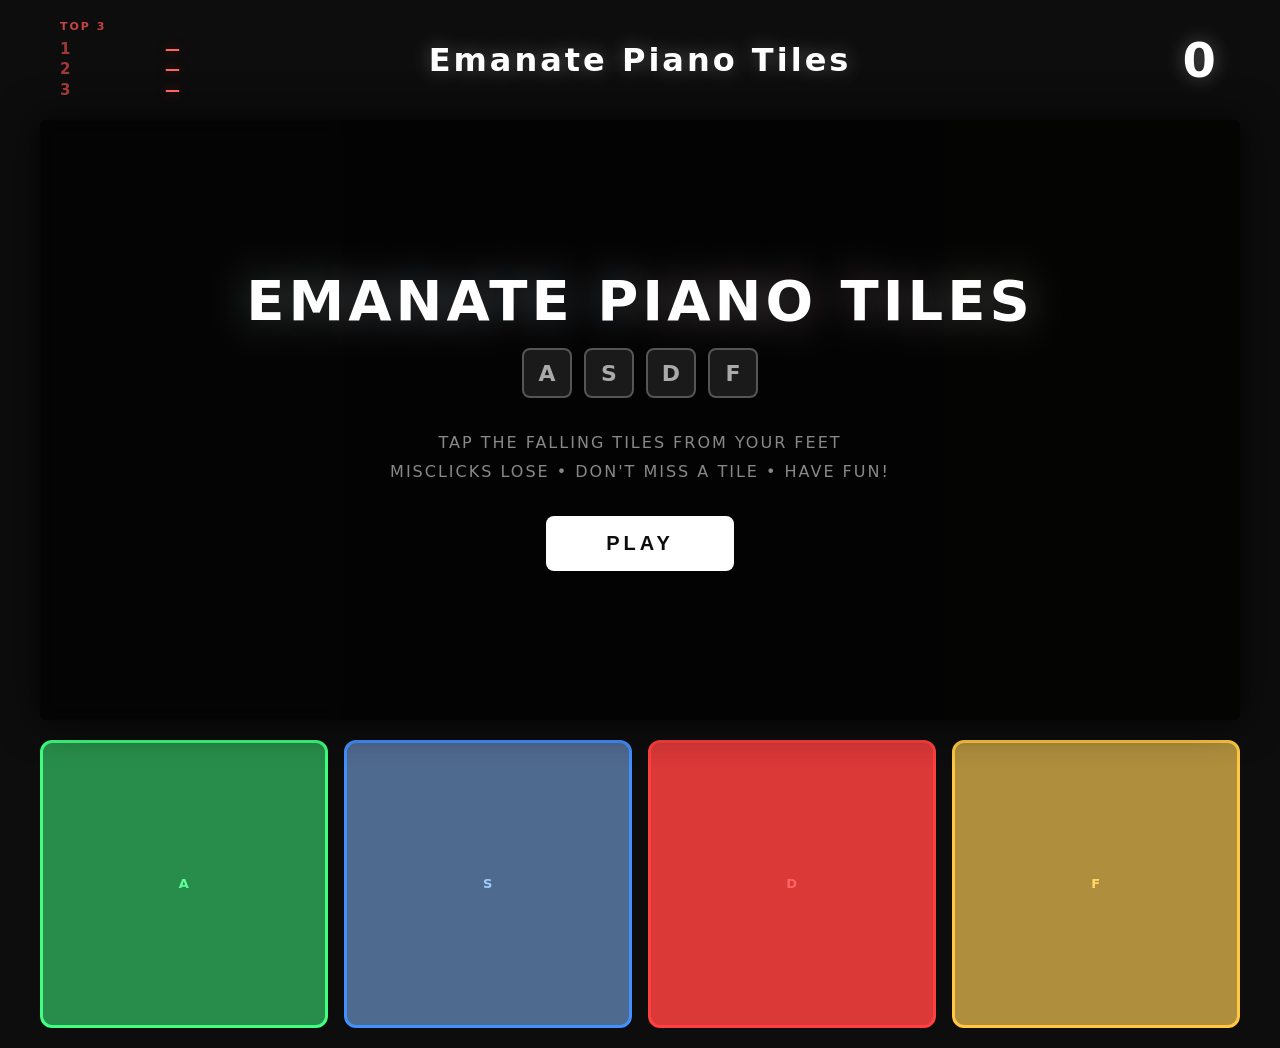
==== commit cb10b1e3: "super ez" ====
--- a/game/index.html
+++ b/game/index.html
@@ -252,9 +252,12 @@
         flex-direction: column;
         align-items: center;
         justify-content: center;
-        font-size: 28px;
+        font-size: 13px;
         font-weight: 700;
-        letter-spacing: 2px;
+        letter-spacing: 0.5px;
+        line-height: 1.2;
+        text-align: center;
+        padding: 6px;
         transition:
           transform 0.07s,
           box-shadow 0.07s;
@@ -343,8 +346,20 @@
       const COLS = 4;
       const TW = W / COLS; // tile width = 300
       const TH = 120; // tile height (shorter for widescreen)
-      const HIT_Y = H - TH * 1.5; // generous hit zone starting point
+      const HIT_Y = H - TH * 1.5; // reference line for labels / ideal timing (visual)
       const GAP = 6; // inner padding on tiles
+      /** Top of playfield: tiles are hittable when overlapping [0, H]; line marks where that range starts (see tileOverlapsPlayfieldVertically). */
+      const CLICK_RANGE_START_Y = 2;
+
+      function tileOverlapsPlayfieldVertically(tile) {
+        return tile.y < H && tile.y + TH > 0;
+      }
+
+      function columnHasTileInRange(col) {
+        return tiles.some(
+          (t) => t.col === col && tileOverlapsPlayfieldVertically(t),
+        );
+      }
 
       // Game speed multiplier (1.0 = normal, 2.0 = double speed, 0.5 = half speed)
       const GAME_SPEED_MULTIPLIER = parseFloat(
@@ -359,6 +374,8 @@
       const FREQS = [261.63, 329.63, 392.0, 523.25];
       const KEY_MAP = { a: 0, s: 1, d: 2, f: 3 };
       const FOOT_BOX_IDS = ["fb-0", "fb-1", "fb-2", "fb-3"];
+      const FOOT_BOX_KEYS = ["A", "S", "D", "F"];
+      let footLabelPrev = ["", "", "", ""];
 
       // Column colors (bright, vibrant)
       const COL_COLORS = [
@@ -375,6 +392,24 @@
       const scoreEl = document.getElementById("score");
       const playBtn = document.getElementById("play-btn");
       const footBoxes = FOOT_BOX_IDS.map((id) => document.getElementById(id));
+
+      function resetFootBoxLabels() {
+        FOOT_BOX_KEYS.forEach((k, i) => {
+          if (footBoxes[i]) footBoxes[i].textContent = k;
+          footLabelPrev[i] = "";
+        });
+      }
+
+      function updateFootBoxLabels() {
+        if (state !== "playing") return;
+        for (let col = 0; col < COLS; col++) {
+          const next = columnHasTileInRange(col) ? "Click now" : "Wait";
+          if (footLabelPrev[col] !== next) {
+            footLabelPrev[col] = next;
+            if (footBoxes[col]) footBoxes[col].textContent = next;
+          }
+        }
+      }
 
       // ─── Leaderboard ────────────────────────────────────────────────────────────
       const LEADERBOARD_KEY = "floor_piano_tiles_leaderboard_v1";
@@ -583,6 +618,7 @@
           countdownIntervalId = null;
         }
         state = "countdown";
+        resetFootBoxLabels();
         let countDown = 5;
         overlay.classList.remove("hidden");
 
@@ -616,6 +652,7 @@
         scoreEl.textContent = "0";
         overlay.classList.add("hidden");
         footBoxes.forEach((el) => el.classList.remove("hit"));
+        footLabelPrev = ["", "", "", ""];
 
         // Pre-fill so first tile arrives in the hit zone after ~1s
         // Place first tile at the very top; more above it
@@ -630,6 +667,7 @@
 
       function endGame() {
         state = "over";
+        resetFootBoxLabels();
         mergeLeaderboard(score);
         shakeTime = 0.35;
         playMiss();
@@ -670,15 +708,12 @@
           return; // Still in cooldown
         }
 
-        // Very generous hit zone: from upper half of screen
-        const GENEROUS_HIT_Y = HIT_Y - TH * 0.8;
-
-        // Find best hittable tile in this column:
+        // Find best hittable tile in this column (any tile overlapping playfield vertically)
         let best = null,
           bestDist = Infinity;
         for (const tile of tiles) {
           if (tile.col !== col) continue;
-          if (tile.y + TH > GENEROUS_HIT_Y && tile.y < H) {
+          if (tileOverlapsPlayfieldVertically(tile)) {
             const center = tile.y + TH / 2;
             const dist = Math.abs(center - (HIT_Y + TH / 2));
             if (dist < bestDist) {
@@ -753,6 +788,7 @@
         }
 
         refillTiles();
+        updateFootBoxLabels();
         draw(dt);
       }
 
@@ -777,16 +813,15 @@
           ctx.fillRect(x, 0, TW, H);
         }
 
-        // ── Generous hit zone background ──
-        const GENEROUS_HIT_Y = HIT_Y - TH * 0.8;
+        // ── Full playfield subtle wash (hittable anywhere tile is visible) ──
         ctx.fillStyle = "rgba(255,255,255,0.03)";
-        ctx.fillRect(0, GENEROUS_HIT_Y, W, TH * 1.8);
-
-        // ── Stricter hit zone indicator (bottom portion) ──
+        ctx.fillRect(0, 0, W, H);
+
+        // ── Stricter band around ideal timing line (HIT_Y) ──
         ctx.fillStyle = "rgba(255,255,255,0.06)";
         ctx.fillRect(0, HIT_Y, W, TH * 1.5);
 
-        // ── Hit zone top line (subtle) ──
+        // ── Reference line at HIT_Y (subtle) ──
         ctx.strokeStyle = "#2a2a2a";
         ctx.lineWidth = 2;
         ctx.beginPath();
@@ -804,6 +839,16 @@
           ctx.stroke();
         }
 
+        // ── Red line: start of vertical click range (top of playfield) ──
+        if (state === "playing") {
+          ctx.strokeStyle = "#e53935";
+          ctx.lineWidth = 2;
+          ctx.beginPath();
+          ctx.moveTo(0, CLICK_RANGE_START_Y + 0.5);
+          ctx.lineTo(W, CLICK_RANGE_START_Y + 0.5);
+          ctx.stroke();
+        }
+
         // ── Flash effects (tile hit glow) ──
         for (const f of flashes) {
           const a = Math.max(0, f.alpha);
@@ -834,8 +879,8 @@
           ctx.fillStyle = grad;
           ctx.fillRect(x + GAP, y + GAP, TW - GAP * 2, 25);
 
-          // Highlight tile if it's in the hit zone (ready to tap)
-          if (tile.y + TH > HIT_Y && tile.y < H) {
+          // Highlight tile if it's in range (overlaps playfield vertically)
+          if (tileOverlapsPlayfieldVertically(tile)) {
             ctx.strokeStyle = `${color}`;
             ctx.lineWidth = 2;
             ctx.globalAlpha = 0.6;
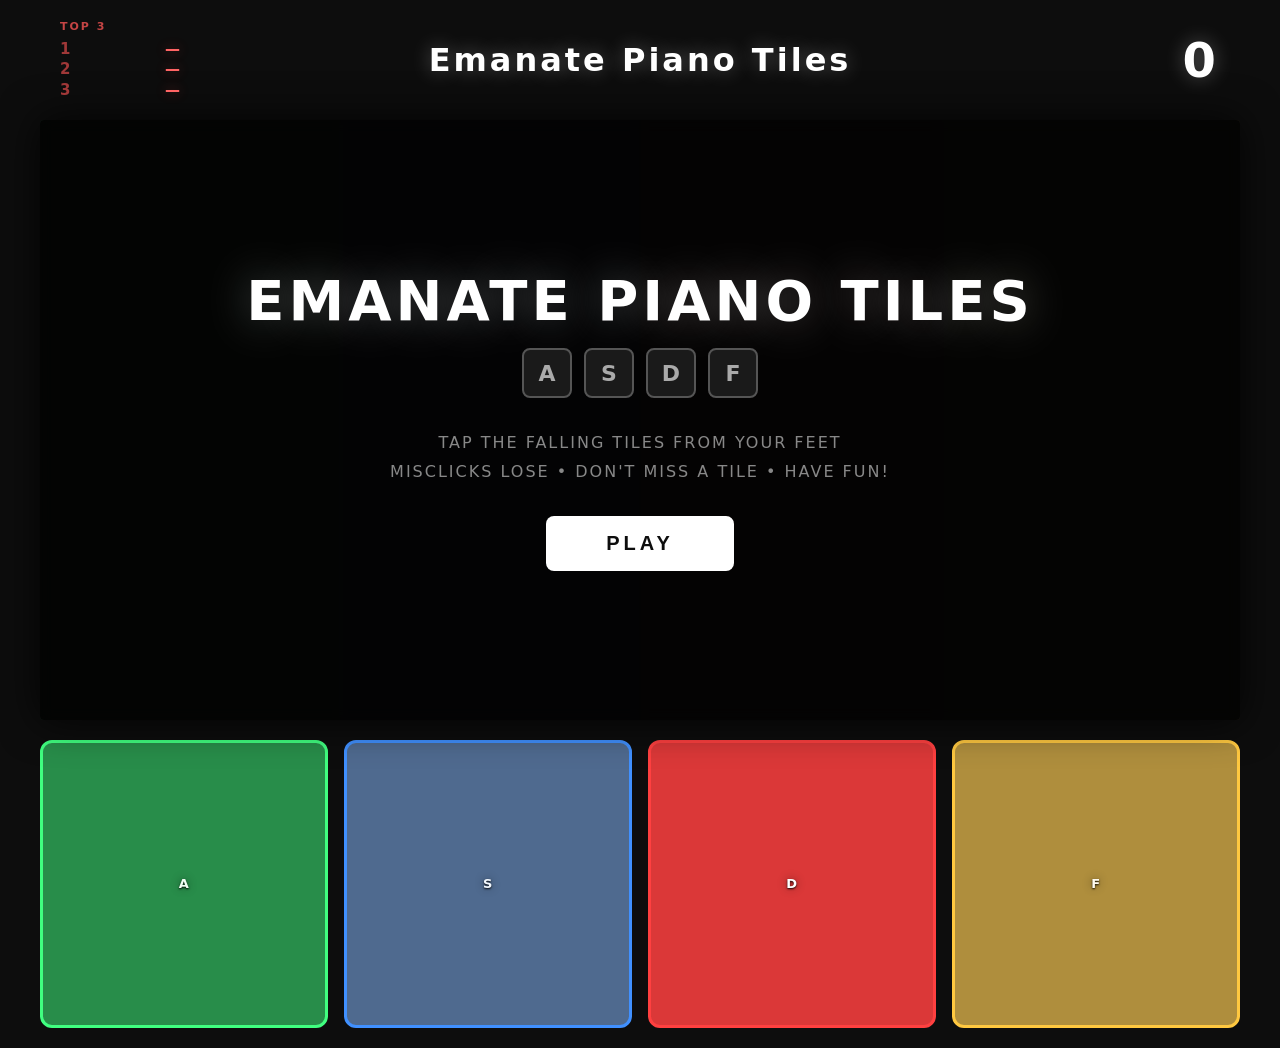
==== commit feff6637: "handsup" ====
--- a/game/index.html
+++ b/game/index.html
@@ -258,6 +258,9 @@
         line-height: 1.2;
         text-align: center;
         padding: 6px;
+        text-shadow:
+          0 1px 2px rgba(0, 0, 0, 0.9),
+          0 0 10px rgba(0, 0, 0, 0.45);
         transition:
           transform 0.07s,
           box-shadow 0.07s;
@@ -268,25 +271,25 @@
       .foot-box.col-0 {
         background: rgba(64, 255, 128, 0.53);
         border-color: #40ff80;
-        color: #60ff99;
+        color: #f0fff4;
       }
 
       .foot-box.col-1 {
         background: rgba(132, 181, 248, 0.551);
         border-color: #4090ff;
-        color: #9ecdf9;
+        color: #f2f8ff;
       }
 
       .foot-box.col-2 {
         background: rgba(255, 64, 64, 0.85);
         border-color: #ff4040;
-        color: #ff6464;
+        color: #ffffff;
       }
 
       .foot-box.col-3 {
         background: rgba(252, 204, 85, 0.68);
         border-color: #ffc840;
-        color: #ffd966;
+        color: #fffbf0;
       }
 
       .foot-box.hit {
@@ -625,8 +628,13 @@
         countdownIntervalId = setInterval(() => {
           if (countDown > 0) {
             overlay.innerHTML = `
-        <div style="font-size: 120px; font-weight: 700; color: #fff; text-shadow: 0 0 30px rgba(255,255,255,0.5);">
-          ${countDown}
+        <div style="display: flex; flex-direction: column; align-items: center; justify-content: center; gap: 20px;">
+          <div style="font-size: clamp(20px, 3.5vw, 28px); font-weight: 700; letter-spacing: 5px; color: #f5f5f5; text-transform: uppercase; text-shadow: 0 0 24px rgba(255,255,255,0.35);">
+            Hands up!
+          </div>
+          <div style="font-size: 120px; font-weight: 700; color: #fff; text-shadow: 0 0 30px rgba(255,255,255,0.5); line-height: 1;">
+            ${countDown}
+          </div>
         </div>
       `;
             countDown--;
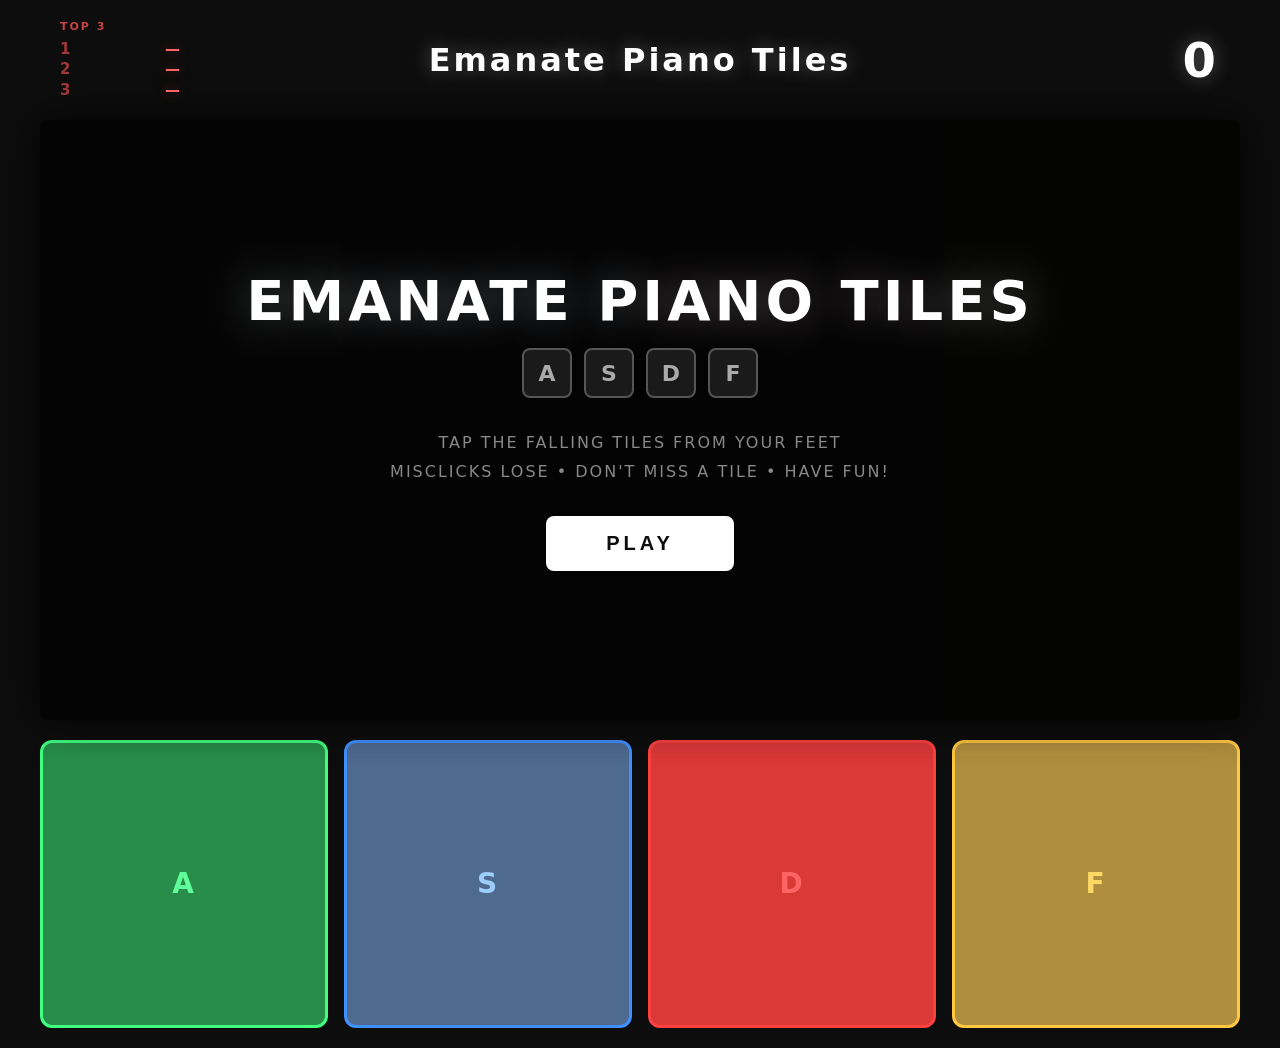
==== commit d44b3719: "hopefully working colors" ====
--- a/game/index.html
+++ b/game/index.html
@@ -252,15 +252,9 @@
         flex-direction: column;
         align-items: center;
         justify-content: center;
-        font-size: 13px;
+        font-size: 28px;
         font-weight: 700;
-        letter-spacing: 0.5px;
-        line-height: 1.2;
-        text-align: center;
-        padding: 6px;
-        text-shadow:
-          0 1px 2px rgba(0, 0, 0, 0.9),
-          0 0 10px rgba(0, 0, 0, 0.45);
+        letter-spacing: 2px;
         transition:
           transform 0.07s,
           box-shadow 0.07s;
@@ -271,25 +265,25 @@
       .foot-box.col-0 {
         background: rgba(64, 255, 128, 0.53);
         border-color: #40ff80;
-        color: #f0fff4;
+        color: #60ff99;
       }
 
       .foot-box.col-1 {
         background: rgba(132, 181, 248, 0.551);
         border-color: #4090ff;
-        color: #f2f8ff;
+        color: #9ecdf9;
       }
 
       .foot-box.col-2 {
         background: rgba(255, 64, 64, 0.85);
         border-color: #ff4040;
-        color: #ffffff;
+        color: #ff6464;
       }
 
       .foot-box.col-3 {
         background: rgba(252, 204, 85, 0.68);
         border-color: #ffc840;
-        color: #fffbf0;
+        color: #ffd966;
       }
 
       .foot-box.hit {
@@ -349,20 +343,8 @@
       const COLS = 4;
       const TW = W / COLS; // tile width = 300
       const TH = 120; // tile height (shorter for widescreen)
-      const HIT_Y = H - TH * 1.5; // reference line for labels / ideal timing (visual)
+      const HIT_Y = H - TH * 1.5; // generous hit zone starting point
       const GAP = 6; // inner padding on tiles
-      /** Top of playfield: tiles are hittable when overlapping [0, H]; line marks where that range starts (see tileOverlapsPlayfieldVertically). */
-      const CLICK_RANGE_START_Y = 2;
-
-      function tileOverlapsPlayfieldVertically(tile) {
-        return tile.y < H && tile.y + TH > 0;
-      }
-
-      function columnHasTileInRange(col) {
-        return tiles.some(
-          (t) => t.col === col && tileOverlapsPlayfieldVertically(t),
-        );
-      }
 
       // Game speed multiplier (1.0 = normal, 2.0 = double speed, 0.5 = half speed)
       const GAME_SPEED_MULTIPLIER = parseFloat(
@@ -377,8 +359,6 @@
       const FREQS = [261.63, 329.63, 392.0, 523.25];
       const KEY_MAP = { a: 0, s: 1, d: 2, f: 3 };
       const FOOT_BOX_IDS = ["fb-0", "fb-1", "fb-2", "fb-3"];
-      const FOOT_BOX_KEYS = ["A", "S", "D", "F"];
-      let footLabelPrev = ["", "", "", ""];
 
       // Column colors (bright, vibrant)
       const COL_COLORS = [
@@ -395,24 +375,6 @@
       const scoreEl = document.getElementById("score");
       const playBtn = document.getElementById("play-btn");
       const footBoxes = FOOT_BOX_IDS.map((id) => document.getElementById(id));
-
-      function resetFootBoxLabels() {
-        FOOT_BOX_KEYS.forEach((k, i) => {
-          if (footBoxes[i]) footBoxes[i].textContent = k;
-          footLabelPrev[i] = "";
-        });
-      }
-
-      function updateFootBoxLabels() {
-        if (state !== "playing") return;
-        for (let col = 0; col < COLS; col++) {
-          const next = columnHasTileInRange(col) ? "Click now" : "Wait";
-          if (footLabelPrev[col] !== next) {
-            footLabelPrev[col] = next;
-            if (footBoxes[col]) footBoxes[col].textContent = next;
-          }
-        }
-      }
 
       // ─── Leaderboard ────────────────────────────────────────────────────────────
       const LEADERBOARD_KEY = "floor_piano_tiles_leaderboard_v1";
@@ -621,20 +583,14 @@
           countdownIntervalId = null;
         }
         state = "countdown";
-        resetFootBoxLabels();
         let countDown = 5;
         overlay.classList.remove("hidden");
 
         countdownIntervalId = setInterval(() => {
           if (countDown > 0) {
             overlay.innerHTML = `
-        <div style="display: flex; flex-direction: column; align-items: center; justify-content: center; gap: 20px;">
-          <div style="font-size: clamp(20px, 3.5vw, 28px); font-weight: 700; letter-spacing: 5px; color: #f5f5f5; text-transform: uppercase; text-shadow: 0 0 24px rgba(255,255,255,0.35);">
-            Hands up!
-          </div>
-          <div style="font-size: 120px; font-weight: 700; color: #fff; text-shadow: 0 0 30px rgba(255,255,255,0.5); line-height: 1;">
-            ${countDown}
-          </div>
+        <div style="font-size: 120px; font-weight: 700; color: #fff; text-shadow: 0 0 30px rgba(255,255,255,0.5);">
+          ${countDown}
         </div>
       `;
             countDown--;
@@ -660,7 +616,6 @@
         scoreEl.textContent = "0";
         overlay.classList.add("hidden");
         footBoxes.forEach((el) => el.classList.remove("hit"));
-        footLabelPrev = ["", "", "", ""];
 
         // Pre-fill so first tile arrives in the hit zone after ~1s
         // Place first tile at the very top; more above it
@@ -675,7 +630,6 @@
 
       function endGame() {
         state = "over";
-        resetFootBoxLabels();
         mergeLeaderboard(score);
         shakeTime = 0.35;
         playMiss();
@@ -716,12 +670,15 @@
           return; // Still in cooldown
         }
 
-        // Find best hittable tile in this column (any tile overlapping playfield vertically)
+        // Very generous hit zone: from upper half of screen
+        const GENEROUS_HIT_Y = HIT_Y - TH * 0.8;
+
+        // Find best hittable tile in this column:
         let best = null,
           bestDist = Infinity;
         for (const tile of tiles) {
           if (tile.col !== col) continue;
-          if (tileOverlapsPlayfieldVertically(tile)) {
+          if (tile.y + TH > GENEROUS_HIT_Y && tile.y < H) {
             const center = tile.y + TH / 2;
             const dist = Math.abs(center - (HIT_Y + TH / 2));
             if (dist < bestDist) {
@@ -796,7 +753,6 @@
         }
 
         refillTiles();
-        updateFootBoxLabels();
         draw(dt);
       }
 
@@ -821,15 +777,16 @@
           ctx.fillRect(x, 0, TW, H);
         }
 
-        // ── Full playfield subtle wash (hittable anywhere tile is visible) ──
+        // ── Generous hit zone background ──
+        const GENEROUS_HIT_Y = HIT_Y - TH * 0.8;
         ctx.fillStyle = "rgba(255,255,255,0.03)";
-        ctx.fillRect(0, 0, W, H);
-
-        // ── Stricter band around ideal timing line (HIT_Y) ──
+        ctx.fillRect(0, GENEROUS_HIT_Y, W, TH * 1.8);
+
+        // ── Stricter hit zone indicator (bottom portion) ──
         ctx.fillStyle = "rgba(255,255,255,0.06)";
         ctx.fillRect(0, HIT_Y, W, TH * 1.5);
 
-        // ── Reference line at HIT_Y (subtle) ──
+        // ── Hit zone top line (subtle) ──
         ctx.strokeStyle = "#2a2a2a";
         ctx.lineWidth = 2;
         ctx.beginPath();
@@ -847,16 +804,6 @@
           ctx.stroke();
         }
 
-        // ── Red line: start of vertical click range (top of playfield) ──
-        if (state === "playing") {
-          ctx.strokeStyle = "#e53935";
-          ctx.lineWidth = 2;
-          ctx.beginPath();
-          ctx.moveTo(0, CLICK_RANGE_START_Y + 0.5);
-          ctx.lineTo(W, CLICK_RANGE_START_Y + 0.5);
-          ctx.stroke();
-        }
-
         // ── Flash effects (tile hit glow) ──
         for (const f of flashes) {
           const a = Math.max(0, f.alpha);
@@ -887,8 +834,8 @@
           ctx.fillStyle = grad;
           ctx.fillRect(x + GAP, y + GAP, TW - GAP * 2, 25);
 
-          // Highlight tile if it's in range (overlaps playfield vertically)
-          if (tileOverlapsPlayfieldVertically(tile)) {
+          // Highlight tile if it's in the hit zone (ready to tap)
+          if (tile.y + TH > HIT_Y && tile.y < H) {
             ctx.strokeStyle = `${color}`;
             ctx.lineWidth = 2;
             ctx.globalAlpha = 0.6;
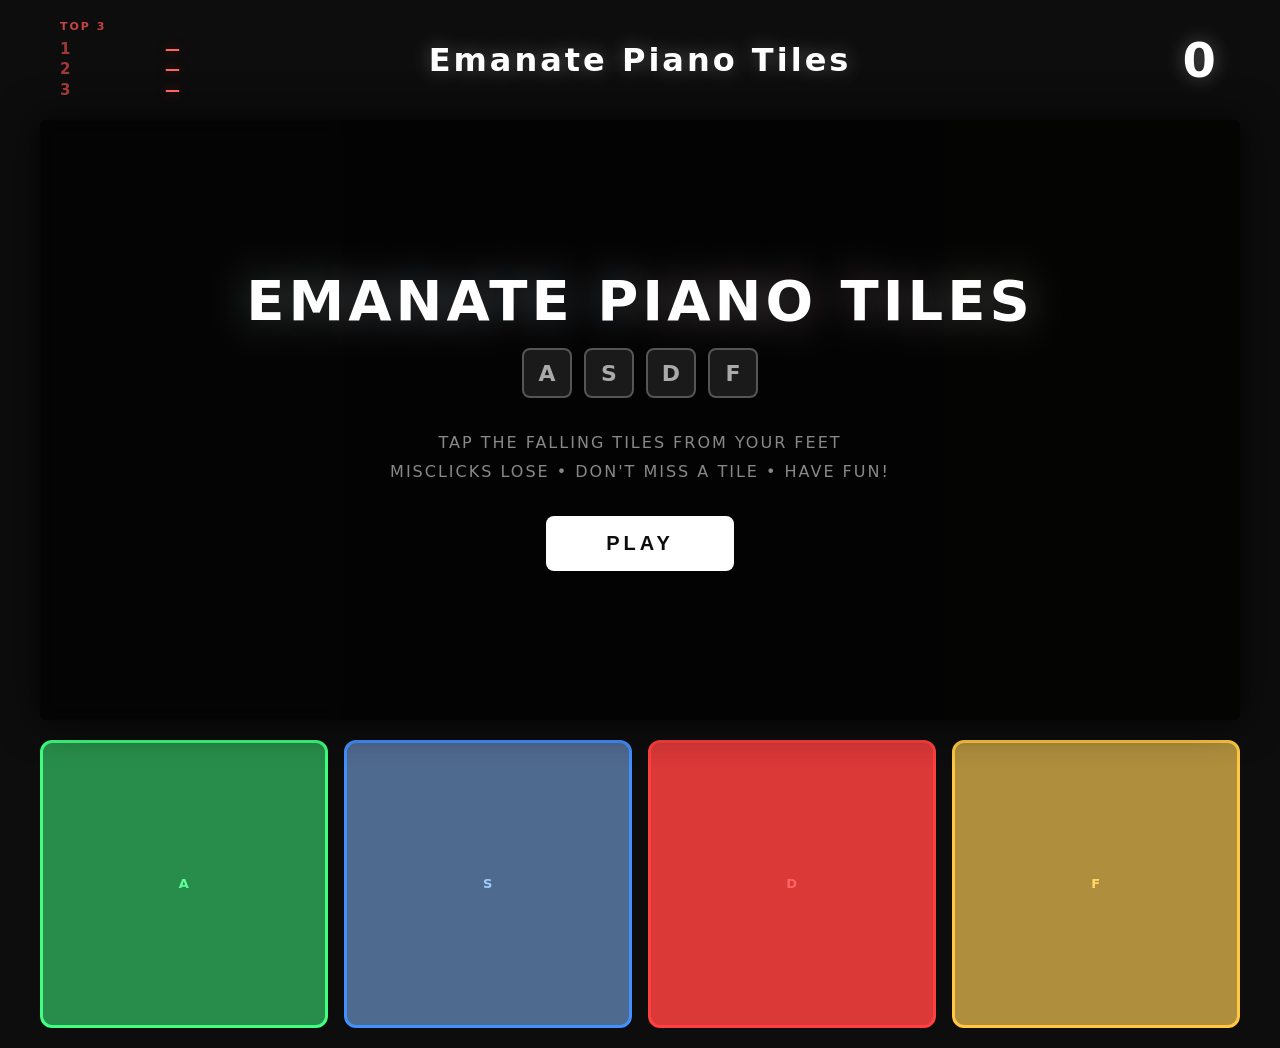
==== commit af34d920: "click anywhere easy" ====
--- a/game/index.html
+++ b/game/index.html
@@ -252,9 +252,12 @@
         flex-direction: column;
         align-items: center;
         justify-content: center;
-        font-size: 28px;
+        font-size: 13px;
         font-weight: 700;
-        letter-spacing: 2px;
+        letter-spacing: 0.5px;
+        line-height: 1.2;
+        text-align: center;
+        padding: 6px;
         transition:
           transform 0.07s,
           box-shadow 0.07s;
@@ -343,8 +346,20 @@
       const COLS = 4;
       const TW = W / COLS; // tile width = 300
       const TH = 120; // tile height (shorter for widescreen)
-      const HIT_Y = H - TH * 1.5; // generous hit zone starting point
+      const HIT_Y = H - TH * 1.5; // reference line for labels / ideal timing (visual)
       const GAP = 6; // inner padding on tiles
+      /** Top of playfield: tiles are hittable when overlapping [0, H]; line marks where that range starts (see tileOverlapsPlayfieldVertically). */
+      const CLICK_RANGE_START_Y = 2;
+
+      function tileOverlapsPlayfieldVertically(tile) {
+        return tile.y < H && tile.y + TH > 0;
+      }
+
+      function columnHasTileInRange(col) {
+        return tiles.some(
+          (t) => t.col === col && tileOverlapsPlayfieldVertically(t),
+        );
+      }
 
       // Game speed multiplier (1.0 = normal, 2.0 = double speed, 0.5 = half speed)
       const GAME_SPEED_MULTIPLIER = parseFloat(
@@ -359,6 +374,8 @@
       const FREQS = [261.63, 329.63, 392.0, 523.25];
       const KEY_MAP = { a: 0, s: 1, d: 2, f: 3 };
       const FOOT_BOX_IDS = ["fb-0", "fb-1", "fb-2", "fb-3"];
+      const FOOT_BOX_KEYS = ["A", "S", "D", "F"];
+      let footLabelPrev = ["", "", "", ""];
 
       // Column colors (bright, vibrant)
       const COL_COLORS = [
@@ -375,6 +392,24 @@
       const scoreEl = document.getElementById("score");
       const playBtn = document.getElementById("play-btn");
       const footBoxes = FOOT_BOX_IDS.map((id) => document.getElementById(id));
+
+      function resetFootBoxLabels() {
+        FOOT_BOX_KEYS.forEach((k, i) => {
+          if (footBoxes[i]) footBoxes[i].textContent = k;
+          footLabelPrev[i] = "";
+        });
+      }
+
+      function updateFootBoxLabels() {
+        if (state !== "playing") return;
+        for (let col = 0; col < COLS; col++) {
+          const next = columnHasTileInRange(col) ? "Click now" : "Wait";
+          if (footLabelPrev[col] !== next) {
+            footLabelPrev[col] = next;
+            if (footBoxes[col]) footBoxes[col].textContent = next;
+          }
+        }
+      }
 
       // ─── Leaderboard ────────────────────────────────────────────────────────────
       const LEADERBOARD_KEY = "floor_piano_tiles_leaderboard_v1";
@@ -583,6 +618,7 @@
           countdownIntervalId = null;
         }
         state = "countdown";
+        resetFootBoxLabels();
         let countDown = 5;
         overlay.classList.remove("hidden");
 
@@ -616,6 +652,7 @@
         scoreEl.textContent = "0";
         overlay.classList.add("hidden");
         footBoxes.forEach((el) => el.classList.remove("hit"));
+        footLabelPrev = ["", "", "", ""];
 
         // Pre-fill so first tile arrives in the hit zone after ~1s
         // Place first tile at the very top; more above it
@@ -630,6 +667,7 @@
 
       function endGame() {
         state = "over";
+        resetFootBoxLabels();
         mergeLeaderboard(score);
         shakeTime = 0.35;
         playMiss();
@@ -670,15 +708,12 @@
           return; // Still in cooldown
         }
 
-        // Very generous hit zone: from upper half of screen
-        const GENEROUS_HIT_Y = HIT_Y - TH * 0.8;
-
-        // Find best hittable tile in this column:
+        // Find best hittable tile in this column (any tile overlapping playfield vertically)
         let best = null,
           bestDist = Infinity;
         for (const tile of tiles) {
           if (tile.col !== col) continue;
-          if (tile.y + TH > GENEROUS_HIT_Y && tile.y < H) {
+          if (tileOverlapsPlayfieldVertically(tile)) {
             const center = tile.y + TH / 2;
             const dist = Math.abs(center - (HIT_Y + TH / 2));
             if (dist < bestDist) {
@@ -753,6 +788,7 @@
         }
 
         refillTiles();
+        updateFootBoxLabels();
         draw(dt);
       }
 
@@ -777,16 +813,15 @@
           ctx.fillRect(x, 0, TW, H);
         }
 
-        // ── Generous hit zone background ──
-        const GENEROUS_HIT_Y = HIT_Y - TH * 0.8;
+        // ── Full playfield subtle wash (hittable anywhere tile is visible) ──
         ctx.fillStyle = "rgba(255,255,255,0.03)";
-        ctx.fillRect(0, GENEROUS_HIT_Y, W, TH * 1.8);
-
-        // ── Stricter hit zone indicator (bottom portion) ──
+        ctx.fillRect(0, 0, W, H);
+
+        // ── Stricter band around ideal timing line (HIT_Y) ──
         ctx.fillStyle = "rgba(255,255,255,0.06)";
         ctx.fillRect(0, HIT_Y, W, TH * 1.5);
 
-        // ── Hit zone top line (subtle) ──
+        // ── Reference line at HIT_Y (subtle) ──
         ctx.strokeStyle = "#2a2a2a";
         ctx.lineWidth = 2;
         ctx.beginPath();
@@ -804,6 +839,16 @@
           ctx.stroke();
         }
 
+        // ── Red line: start of vertical click range (top of playfield) ──
+        if (state === "playing") {
+          ctx.strokeStyle = "#e53935";
+          ctx.lineWidth = 2;
+          ctx.beginPath();
+          ctx.moveTo(0, CLICK_RANGE_START_Y + 0.5);
+          ctx.lineTo(W, CLICK_RANGE_START_Y + 0.5);
+          ctx.stroke();
+        }
+
         // ── Flash effects (tile hit glow) ──
         for (const f of flashes) {
           const a = Math.max(0, f.alpha);
@@ -834,8 +879,8 @@
           ctx.fillStyle = grad;
           ctx.fillRect(x + GAP, y + GAP, TW - GAP * 2, 25);
 
-          // Highlight tile if it's in the hit zone (ready to tap)
-          if (tile.y + TH > HIT_Y && tile.y < H) {
+          // Highlight tile if it's in range (overlaps playfield vertically)
+          if (tileOverlapsPlayfieldVertically(tile)) {
             ctx.strokeStyle = `${color}`;
             ctx.lineWidth = 2;
             ctx.globalAlpha = 0.6;
